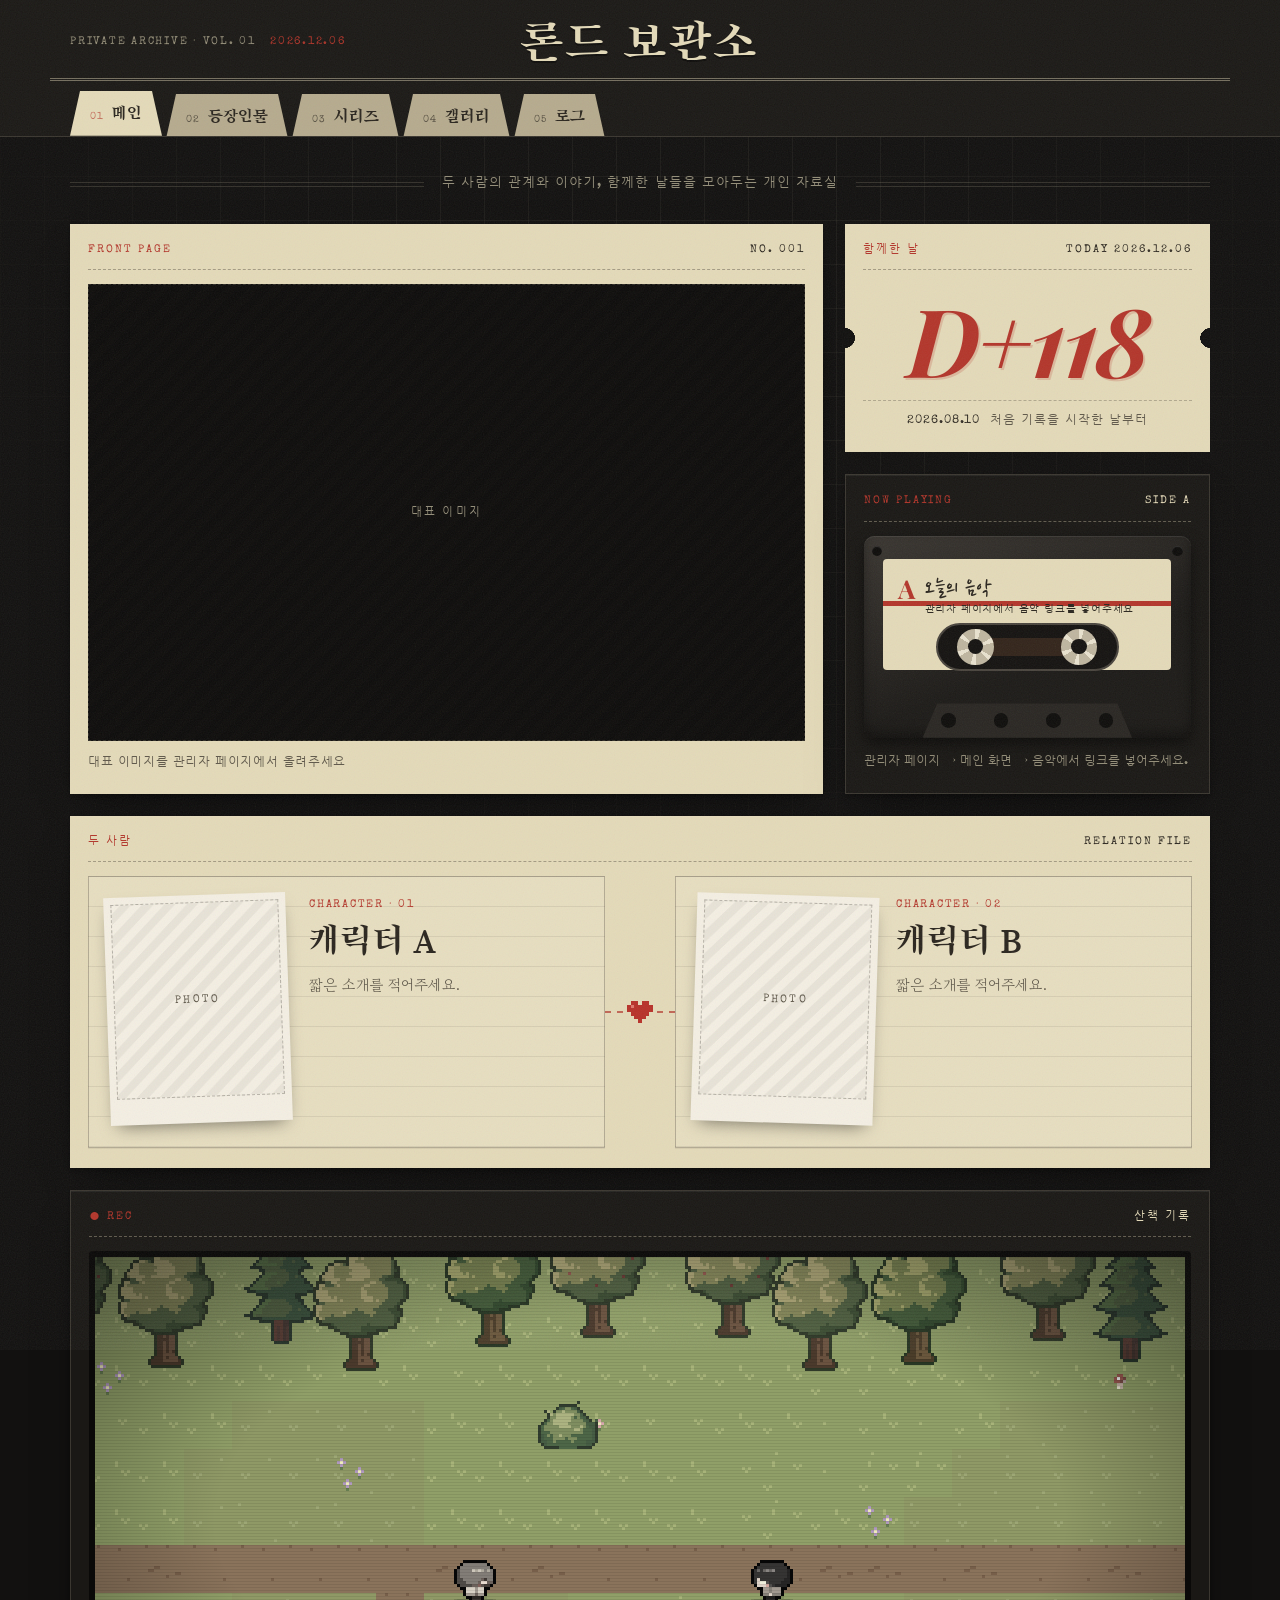
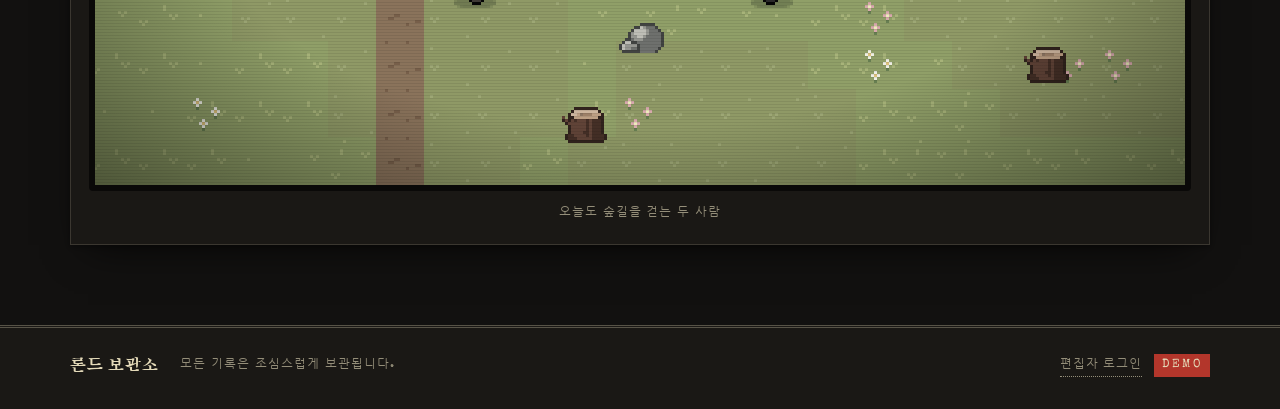
==== index.html @ a0be369e "Add files via upload" ====
<!doctype html>
<html lang="ko">
<head>
  <meta charset="utf-8" />
  <meta name="viewport" content="width=device-width, initial-scale=1" />
  <title>론드 보관소</title>
  <meta name="description" content="두 사람의 기록을 모아두는 개인 자료실" />
  <link rel="icon" href="assets/deco/heart.svg" type="image/svg+xml" />
  <link rel="preconnect" href="https://fonts.googleapis.com" />
  <link rel="preconnect" href="https://fonts.gstatic.com" crossorigin />
  <link rel="stylesheet" href="css/base.css" />
  <link rel="stylesheet" href="css/site.css" />
  <link rel="stylesheet" href="css/admin.css" />
  <!-- ⚙️ 데이터베이스 연결 정보 (README 참고) -->
  <script src="config.js"></script>
</head>
<body>
  <a class="skip-link" href="#main">본문으로 건너뛰기</a>
  <header id="site-header" class="site-header"></header>
  <main id="main" class="site-main" tabindex="-1"></main>
  <footer id="site-footer" class="site-footer"></footer>
  <noscript>이 홈페이지는 자바스크립트가 필요합니다.</noscript>
  <script type="module" src="js/main.js"></script>
</body>
</html>
---- css/base.css ----
/* ─────────────────────────────────────────────────────────────
   base.css — 홈페이지 전체의 기본 모양 (색상 변수, 글꼴, 버튼, 머리글, 바닥글)
   색상/글꼴 값은 관리자 페이지에서 바꾸면 js/core/theme.js 가 아래 변수를 덮어씁니다.
   ───────────────────────────────────────────────────────────── */
:root {
  --c-primary: #1c1a17;
  --c-paper: #e4dab9;
  --c-accent: #b3362b;
  --c-bg: #121110;
  --c-ink: #2b261f;
  --f-title: 'Song Myung', 'Nanum Myeongjo', serif;
  --f-body: 'Gowun Batang', serif;
  --f-label: 'Special Elite', 'Nanum Gothic Coding', 'Courier New', monospace;
  --f-hand: 'Nanum Pen Script', cursive;
  --f-num: 'Playfair Display', 'Bodoni 72', Didot, serif;
  --bg-image: none;
  --bg-overlay: 0.72;

  /* 자동으로 만들어지는 보조 색 */
  --paper-2: color-mix(in srgb, var(--c-paper) 86%, #6b5a3c);
  --paper-3: color-mix(in srgb, var(--c-paper) 70%, #4a3c28);
  --paper-dim: color-mix(in srgb, var(--c-paper) 62%, var(--c-bg));
  --ink-soft: color-mix(in srgb, var(--c-ink) 72%, var(--c-paper));
  --line-dark: color-mix(in srgb, var(--c-paper) 16%, transparent);
  --line-ink: color-mix(in srgb, var(--c-ink) 28%, transparent);
  --accent-soft: color-mix(in srgb, var(--c-accent) 18%, transparent);
  --shadow-paper: 0 1px 0 rgba(255, 255, 255, 0.06) inset, 0 18px 40px -18px rgba(0, 0, 0, 0.75), 0 2px 6px rgba(0, 0, 0, 0.35);
  --radius: 3px;
  --ease: cubic-bezier(0.2, 0.7, 0.2, 1);
  --wrap: 1180px;
}

*, *::before, *::after { box-sizing: border-box; }
html { -webkit-text-size-adjust: 100%; scroll-behavior: smooth; }
body {
  margin: 0;
  min-height: 100vh;
  display: flex;
  flex-direction: column;
  font-family: var(--f-body);
  font-size: 16px;
  line-height: 1.75;
  color: var(--c-paper);
  background-color: var(--c-bg);
  background-image:
    linear-gradient(color-mix(in srgb, var(--c-bg) calc(var(--bg-overlay) * 100%), transparent), color-mix(in srgb, var(--c-bg) calc(var(--bg-overlay) * 100%), transparent)),
    var(--bg-image);
  background-size: cover;
  background-attachment: fixed;
  background-position: center;
  overflow-x: hidden;
}
/* 모눈 격자 배경 */
body::before {
  content: '';
  position: fixed;
  inset: 0;
  pointer-events: none;
  z-index: 0;
  background-image:
    linear-gradient(var(--line-dark) 1px, transparent 1px),
    linear-gradient(90deg, var(--line-dark) 1px, transparent 1px);
  background-size: 44px 44px;
  opacity: 0.35;
  mask-image: radial-gradient(ellipse at 50% 30%, #000 30%, transparent 85%);
}
/* 필름 입자(노이즈) */
body::after {
  content: '';
  position: fixed;
  inset: -50%;
  pointer-events: none;
  z-index: 100;
  opacity: 0.07;
  background-image: url("data:image/svg+xml,%3Csvg xmlns='http://www.w3.org/2000/svg' width='160' height='160'%3E%3Cfilter id='n'%3E%3CfeTurbulence type='fractalNoise' baseFrequency='.85' numOctaves='3' stitchTiles='stitch'/%3E%3C/filter%3E%3Crect width='100%25' height='100%25' filter='url(%23n)'/%3E%3C/svg%3E");
}
body.no-grid::before, body.no-grain::after { display: none; }
body.is-admin::after { display: none; }

.site-header, .site-main, .site-footer { position: relative; z-index: 1; }
.site-main { flex: 1; width: 100%; outline: none; }

img { max-width: 100%; display: block; }
a { color: inherit; }
button, input, select, textarea { font: inherit; color: inherit; }
button { cursor: pointer; }
h1, h2, h3 { font-family: var(--f-title); font-weight: 400; line-height: 1.25; margin: 0; }
p { margin: 0 0 0.9em; }
::selection { background: var(--c-accent); color: var(--c-paper); }
:focus-visible { outline: 2px dashed var(--c-accent); outline-offset: 3px; }

.skip-link { position: absolute; left: -999px; top: 8px; z-index: 999; background: var(--c-paper); color: var(--c-ink); padding: 6px 12px; }
.skip-link:focus { left: 8px; }
.muted { opacity: 0.65; }
.spacer { flex: 1; }
.row { display: flex; align-items: center; gap: 8px; }
.row.wrap { flex-wrap: wrap; }
.row-end { display: flex; justify-content: flex-end; gap: 8px; margin-top: 16px; }
.stack { display: flex; flex-direction: column; gap: 8px; }
.label, .page-kicker { font-family: var(--f-label); font-size: 12px; letter-spacing: 0.18em; text-transform: uppercase; }

/* ───────── 머리글 (신문 제호 느낌) ───────── */
.site-header {
  background: color-mix(in srgb, var(--c-primary) 94%, transparent);
  border-bottom: 1px solid var(--line-dark);
  backdrop-filter: blur(3px);
}
.masthead {
  max-width: var(--wrap);
  margin: 0 auto;
  display: grid;
  grid-template-columns: 1fr auto 1fr;
  align-items: center;
  gap: 16px;
  padding: 18px 20px 12px;
  border-bottom: 3px double color-mix(in srgb, var(--c-paper) 45%, transparent);
}
.mast-title {
  font-family: var(--f-title);
  font-size: clamp(28px, 4.2vw, 48px);
  line-height: 1;
  text-decoration: none;
  letter-spacing: 0.06em;
  color: var(--c-paper);
  text-align: center;
  text-shadow: 0 2px 0 rgba(0, 0, 0, 0.4);
}
.mast-meta { font-family: var(--f-label); font-size: 11px; letter-spacing: 0.16em; text-transform: uppercase; color: var(--paper-dim); display: flex; gap: 14px; align-items: center; }
.mast-right { justify-content: flex-end; }
.mast-date { color: var(--c-accent); }
.head-user { display: flex; gap: 10px; }
.head-link { background: none; border: 0; padding: 0; font: inherit; letter-spacing: inherit; text-transform: inherit; color: var(--paper-dim); text-decoration: none; border-bottom: 1px dotted currentColor; }
.head-link:hover { color: var(--c-paper); }

.site-nav {
  max-width: var(--wrap);
  margin: 0 auto;
  padding: 10px 20px 0;
  display: flex;
  gap: 4px;
  overflow-x: auto;
  scrollbar-width: none;
}
.nav-tab {
  position: relative;
  display: flex;
  align-items: baseline;
  gap: 8px;
  padding: 8px 20px 7px;
  text-decoration: none;
  color: var(--c-ink);
  background: var(--paper-3);
  clip-path: polygon(10px 0, calc(100% - 10px) 0, 100% 100%, 0 100%);
  white-space: nowrap;
  transition: background 0.2s, transform 0.2s var(--ease);
  transform: translateY(3px);
}
.nav-tab:hover { background: var(--paper-2); transform: translateY(0); }
.nav-tab.active { background: var(--c-paper); transform: translateY(0); }
.nav-tab.active .nav-no { color: var(--c-accent); }
.nav-no { font-family: var(--f-label); font-size: 10px; letter-spacing: 0.1em; opacity: 0.7; }
.nav-name { font-family: var(--f-title); font-size: 17px; }
.nav-toggle { display: none; background: none; border: 1px solid var(--line-dark); width: 38px; height: 34px; padding: 8px; flex-direction: column; justify-content: space-between; }
.nav-toggle span { display: block; height: 2px; background: var(--c-paper); }

/* ───────── 바닥글 ───────── */
.site-footer { margin-top: 80px; border-top: 3px double color-mix(in srgb, var(--c-paper) 30%, transparent); background: color-mix(in srgb, var(--c-primary) 90%, transparent); }
.foot-inner { max-width: var(--wrap); margin: 0 auto; padding: 22px 20px 28px; display: flex; flex-wrap: wrap; gap: 8px 22px; align-items: center; font-family: var(--f-label); font-size: 12px; letter-spacing: 0.08em; color: var(--paper-dim); }
.foot-title { font-family: var(--f-title); font-size: 18px; color: var(--c-paper); letter-spacing: 0.04em; }
.foot-line { flex: 1; min-width: 200px; }
.foot-links { display: flex; gap: 12px; align-items: center; }
.foot-links a { text-decoration: none; border-bottom: 1px dotted currentColor; }
.demo-flag { background: var(--c-accent); color: var(--c-paper); padding: 1px 8px; letter-spacing: 0.2em; }

/* ───────── 버튼 ───────── */
.btn {
  display: inline-flex;
  align-items: center;
  justify-content: center;
  gap: 6px;
  min-height: 38px;
  padding: 7px 16px;
  font-family: var(--f-label);
  font-size: 13px;
  letter-spacing: 0.06em;
  color: var(--c-ink);
  background: var(--c-paper);
  border: 1px solid color-mix(in srgb, var(--c-ink) 40%, transparent);
  border-radius: var(--radius);
  text-decoration: none;
  box-shadow: 0 2px 0 color-mix(in srgb, var(--c-ink) 35%, transparent);
  transition: transform 0.12s, box-shadow 0.12s, background 0.2s;
}
.btn:hover { transform: translateY(-1px); box-shadow: 0 3px 0 color-mix(in srgb, var(--c-ink) 35%, transparent); background: color-mix(in srgb, var(--c-paper) 90%, white); }
.btn:active { transform: translateY(1px); box-shadow: 0 1px 0 color-mix(in srgb, var(--c-ink) 35%, transparent); }
.btn:disabled { opacity: 0.55; cursor: wait; transform: none; }
.btn-primary { background: var(--c-accent); color: #fff8ec; border-color: color-mix(in srgb, var(--c-accent) 60%, black); }
.btn-primary:hover { background: color-mix(in srgb, var(--c-accent) 88%, white); }
.btn-danger { background: transparent; color: var(--c-accent); border-color: var(--c-accent); box-shadow: none; }
.btn-danger:hover { background: var(--c-accent); color: #fff8ec; }
.btn-ghost { background: transparent; box-shadow: none; }
.btn-sm { min-height: 30px; padding: 4px 10px; font-size: 12px; }
.btn-icon { background: none; border: 0; width: 30px; height: 30px; display: inline-grid; place-items: center; border-radius: var(--radius); color: inherit; opacity: 0.75; }
.btn-icon:hover { opacity: 1; background: color-mix(in srgb, currentColor 10%, transparent); }
.btn-icon.danger:hover { color: var(--c-accent); }
.chip { font-family: var(--f-label); font-size: 12px; padding: 3px 10px; border-radius: 99px; border: 1px dashed color-mix(in srgb, currentColor 45%, transparent); background: transparent; }
.chip:hover { border-style: solid; color: var(--c-accent); }

/* ───────── 알림 / 로딩 / 팝업 ───────── */
.notice { max-width: 640px; margin: 80px auto; padding: 36px 32px; background: var(--c-paper); color: var(--c-ink); box-shadow: var(--shadow-paper); text-align: center; }
.notice .page-title { color: var(--c-ink); margin: 8px 0 14px; }
.notice-error { border-top: 4px solid var(--c-accent); }
.loading { display: flex; align-items: center; justify-content: center; gap: 12px; padding: 90px 20px; font-family: var(--f-label); letter-spacing: 0.15em; font-size: 12px; color: var(--paper-dim); }
.loading-reel { width: 22px; height: 22px; border-radius: 50%; border: 3px dotted currentColor; animation: spin 1.6s linear infinite; }
@keyframes spin { to { transform: rotate(360deg); } }

.toasts { position: fixed; left: 50%; bottom: 24px; transform: translateX(-50%); z-index: 1000; display: flex; flex-direction: column; gap: 8px; align-items: center; width: min(92vw, 460px); }
.toast { background: var(--c-paper); color: var(--c-ink); padding: 10px 18px; font-size: 14px; box-shadow: var(--shadow-paper); border-left: 4px solid var(--c-ink); animation: toastIn 0.25s var(--ease); transition: opacity 0.4s, transform 0.4s; }
.toast-error { border-left-color: var(--c-accent); }
.toast-success { border-left-color: #5c7a4a; }
.toast.out { opacity: 0; transform: translateY(8px); }
@keyframes toastIn { from { opacity: 0; transform: translateY(10px); } }

.modal-overlay { position: fixed; inset: 0; z-index: 900; background: rgba(8, 7, 6, 0.72); display: grid; place-items: center; padding: 16px; animation: fadeIn 0.18s; }
.modal-overlay.out { opacity: 0; transition: opacity 0.18s; }
.modal { width: min(520px, 100%); max-height: calc(100vh - 32px); overflow: auto; background: var(--c-paper); color: var(--c-ink); box-shadow: var(--shadow-paper); border-radius: var(--radius); }
.modal-wide { width: min(980px, 100%); }
.modal-head { position: sticky; top: 0; z-index: 2; display: flex; justify-content: space-between; align-items: center; padding: 12px 16px; background: var(--c-paper); border-bottom: 1px solid var(--line-ink); }
.modal-title { font-family: var(--f-label); letter-spacing: 0.12em; font-size: 13px; }
.modal-body { padding: 18px; }
.confirm p { margin: 0; white-space: pre-line; }
@keyframes fadeIn { from { opacity: 0; } }

/* ───────── 이미지 자리표시 ───────── */
.img-empty { display: grid; place-items: center; width: 100%; height: 100%; min-height: 80px; background: repeating-linear-gradient(-45deg, color-mix(in srgb, var(--c-ink) 6%, transparent) 0 8px, transparent 8px 16px); border: 1px dashed var(--line-ink); color: var(--ink-soft); font-family: var(--f-label); font-size: 11px; letter-spacing: 0.2em; }
.img-broken { opacity: 0.3; min-height: 60px; background: var(--paper-2); }

/* ───────── 등장 애니메이션 ───────── */
.view { animation: viewIn 0.45s var(--ease); }
@keyframes viewIn { from { opacity: 0; transform: translateY(10px); } }
.reveal { opacity: 0; transform: translateY(18px); transition: opacity 0.7s var(--ease), transform 0.7s var(--ease); }
.reveal.is-in { opacity: 1; transform: none; }
@media (prefers-reduced-motion: reduce) {
  *, *::before, *::after { animation-duration: 0.01ms !important; transition-duration: 0.01ms !important; }
  .reveal { opacity: 1; transform: none; }
}

/* ───────── 모바일 ───────── */
@media (max-width: 760px) {
  .masthead { grid-template-columns: 1fr auto; padding: 12px 16px 10px; }
  .mast-left { display: none; }
  .mast-title { text-align: left; font-size: 28px; }
  .nav-toggle { display: inline-flex; }
  .head-user { display: none; }
  .site-nav { display: none; flex-direction: column; padding: 8px 16px 14px; gap: 6px; }
  .nav-open .site-nav { display: flex; }
  .nav-open .head-user { display: flex; }
  .nav-tab { clip-path: none; transform: none; border-radius: var(--radius); }
  .foot-inner { padding: 18px 16px 24px; }
}
---- css/site.css ----
/* ─────────────────────────────────────────────────────────────
   site.css — 방문자가 보는 페이지들의 모양
   (메인 / 기록철(등장인물) / DVD 선반(시리즈) / 갤러리 / 로그 / 자유 페이지)
   ───────────────────────────────────────────────────────────── */
.wrap { max-width: var(--wrap); margin: 0 auto; padding: 0 20px; }

/* ───────── 페이지 제목 ───────── */
.page-head { padding: 54px 0 34px; position: relative; }
.page-kicker { color: var(--c-accent); display: flex; align-items: center; gap: 14px; }
.page-head .page-kicker::after { content: ''; flex: 1; height: 1px; background: var(--line-dark); }
.page-title { font-size: clamp(34px, 5.4vw, 64px); letter-spacing: 0.02em; margin-top: 10px; color: var(--c-paper); }
.page-desc { font-family: var(--f-label); font-size: 13px; color: var(--paper-dim); margin: 8px 0 0; letter-spacing: 0.04em; }
.page-desc::before { content: "'"; } .page-desc::after { content: "'"; }
.page-head .edit-toggle { position: absolute; right: 0; bottom: 36px; }
.back-link { display: inline-block; margin: 36px 0 18px; font-family: var(--f-label); font-size: 13px; letter-spacing: 0.1em; color: var(--paper-dim); text-decoration: none; }
.back-link:hover { color: var(--c-accent); }
.empty-note { text-align: center; padding: 70px 0; font-family: var(--f-label); color: var(--paper-dim); letter-spacing: 0.08em; }
.label { font-family: var(--f-label); }

/* 종이 한 장 (글 본문 배경) */
.paper-sheet {
  max-width: 860px;
  margin: 0 auto;
  padding: clamp(28px, 5vw, 60px) clamp(20px, 6vw, 72px);
  color: var(--c-ink);
  background-color: var(--c-paper);
  background-image: radial-gradient(ellipse at 20% 0%, rgba(255, 255, 255, 0.22), transparent 60%), radial-gradient(ellipse at 90% 100%, rgba(110, 80, 40, 0.16), transparent 55%);
  box-shadow: var(--shadow-paper);
  position: relative;
}
.paper-sheet a { color: var(--c-accent); }

.edit-fab { position: fixed; right: 20px; bottom: 20px; z-index: 60; background: var(--c-accent); color: #fff8ec; padding: 10px 18px; font-family: var(--f-label); font-size: 13px; letter-spacing: 0.06em; text-decoration: none; box-shadow: 0 8px 24px -8px rgba(0, 0, 0, 0.8); border-radius: 99px; transition: transform 0.2s var(--ease); }
.edit-fab:hover { transform: translateY(-2px); }

/* ───────── 본문 블록 ───────── */
.blocks { font-size: 17px; line-height: 1.95; }
.b-heading { font-size: 26px; margin: 1.6em 0 0.7em; padding-bottom: 8px; border-bottom: 1px solid var(--line-ink); }
.blocks > :first-child { margin-top: 0; }
.b-text { margin: 0 0 1.1em; word-break: keep-all; overflow-wrap: anywhere; }
.b-quote { margin: 1.6em 0; padding: 6px 0 6px 22px; border-left: 3px solid var(--c-accent); font-family: var(--f-hand); font-size: 1.55em; line-height: 1.5; color: var(--ink-soft); }
.b-quote cite { display: block; font-family: var(--f-label); font-size: 12px; font-style: normal; margin-top: 8px; }
.b-divider { text-align: center; margin: 2.2em 0; color: var(--c-accent); letter-spacing: 1em; }
.b-divider span::before, .b-divider span::after { content: '———'; letter-spacing: 0; color: var(--line-ink); margin: 0 14px; }
.b-image { margin: 2em auto; }
.b-image.size-full { width: 100%; } .b-image.size-wide { width: 100%; max-width: none; }
.b-image.size-half { width: 64%; } .b-image.size-small { width: 42%; }
.b-image-inner img { width: 100%; height: auto; }
.b-image figcaption { margin-top: 10px; text-align: center; font-family: var(--f-label); font-size: 12px; letter-spacing: 0.06em; color: var(--ink-soft); }
.frame-photo .b-image-inner { background: #f3eee1; padding: 10px; box-shadow: 0 10px 24px -12px rgba(0, 0, 0, 0.6), 0 1px 3px rgba(0, 0, 0, 0.25); transform: rotate(-0.35deg); }
.frame-polaroid .b-image-inner { background: #f6f2e8; padding: 12px 12px 46px; box-shadow: 0 12px 26px -12px rgba(0, 0, 0, 0.65); transform: rotate(0.6deg); }
.b-pair { display: grid; grid-template-columns: 1fr 1fr; gap: 20px; margin: 2em 0; }
.b-pair .b-image { margin: 0; }

/* ───────── 메인 ───────── */
.home { padding-top: 26px; }
.home-deck { display: flex; align-items: center; gap: 18px; margin: 10px 0 28px; }
.home-deck p { margin: 0; font-family: var(--f-label); font-size: 13px; letter-spacing: 0.08em; color: var(--paper-dim); text-align: center; }
.home-deck .rule { flex: 1; height: 5px; border-top: 1px solid var(--line-dark); border-bottom: 1px solid var(--line-dark); }
.home-grid { display: grid; grid-template-columns: repeat(12, minmax(0, 1fr)); gap: 22px; grid-auto-flow: row dense; }
.size-full { grid-column: span 12; }
.size-l { grid-column: span 8; grid-row: span 2; }
.size-m { grid-column: span 6; grid-row: span 2; }
.size-s { grid-column: span 4; }
.home-card { margin: 0; position: relative; background: var(--c-paper); color: var(--c-ink); padding: 16px 18px 20px; box-shadow: var(--shadow-paper); display: flex; flex-direction: column; min-width: 0; }
.dark-card { background: color-mix(in srgb, var(--c-primary) 92%, black); color: var(--c-paper); border: 1px solid var(--line-dark); }
.card-kicker { display: flex; justify-content: space-between; gap: 10px; font-family: var(--f-label); font-size: 11px; letter-spacing: 0.18em; text-transform: uppercase; padding-bottom: 10px; margin-bottom: 14px; border-bottom: 1px dashed color-mix(in srgb, currentColor 35%, transparent); }
.card-kicker span:first-child { color: var(--c-accent); }

/* 대표 이미지 */
.hero-photo { flex: 1; min-height: 300px; position: relative; background: #0d0c0b; overflow: hidden; }
.hero-photo img, .hero-photo .img-empty { position: absolute; inset: 0; width: 100%; height: 100%; object-fit: cover; }
.hero-photo img { filter: sepia(0.12) saturate(0.9); }
.hero-photo .img-empty { color: var(--paper-dim); border-color: var(--line-dark); }
.hero-caption { margin-top: 12px; font-family: var(--f-label); font-size: 12px; letter-spacing: 0.05em; color: var(--ink-soft); }

/* D-Day (표 모양) */
.ticket { --hole: 10px; -webkit-mask: radial-gradient(circle var(--hole) at 0 50%, transparent 98%, #000) left / 51% 100% no-repeat, radial-gradient(circle var(--hole) at 100% 50%, transparent 98%, #000) right / 51% 100% no-repeat; mask: radial-gradient(circle var(--hole) at 0 50%, transparent 98%, #000) left / 51% 100% no-repeat, radial-gradient(circle var(--hole) at 100% 50%, transparent 98%, #000) right / 51% 100% no-repeat; }
.dday { justify-content: space-between; text-align: center; }
.dday-num { font-family: var(--f-num); font-style: italic; font-weight: 700; font-size: clamp(64px, 7.4vw, 104px); line-height: 1; color: var(--c-accent); letter-spacing: -0.02em; padding: 8px 0 14px; text-shadow: 2px 2px 0 color-mix(in srgb, var(--c-accent) 20%, transparent); }
.dday-since { display: flex; justify-content: center; gap: 10px; flex-wrap: wrap; font-family: var(--f-label); font-size: 12px; letter-spacing: 0.08em; color: var(--ink-soft); border-top: 1px dashed var(--line-ink); padding-top: 10px; }
.dday-date { color: var(--c-ink); }

/* 카세트 음악 플레이어 */
.music { display: flex; flex-direction: column; gap: 14px; }
.cassette { position: relative; aspect-ratio: 1.62; border-radius: 10px; padding: 7% 6% 0; background: linear-gradient(160deg, #3a3631, #1d1b18 60%); box-shadow: inset 0 1px 0 rgba(255, 255, 255, 0.08), inset 0 -6px 12px rgba(0, 0, 0, 0.4), 0 6px 14px rgba(0, 0, 0, 0.5); }
.cassette::before, .cassette::after { content: ''; position: absolute; top: 5%; width: 3.2%; aspect-ratio: 1; border-radius: 50%; background: #0e0d0b; box-shadow: inset 0 1px 1px rgba(255, 255, 255, 0.15); }
.cassette::before { left: 2.5%; } .cassette::after { right: 2.5%; }
.cassette-label { position: relative; height: 62%; border-radius: 4px; padding: 6% 5% 0; background: var(--c-paper); color: var(--c-ink); display: grid; grid-template-columns: auto 1fr; grid-template-rows: auto auto 1fr; column-gap: 10px; background-image: linear-gradient(transparent 38%, var(--c-accent) 38%, var(--c-accent) 42%, transparent 42%); }
.cassette-side { grid-row: span 2; font-family: var(--f-num); font-weight: 700; font-size: 26px; line-height: 1; color: var(--c-accent); }
.cassette-title { font-family: var(--f-hand); font-size: clamp(18px, 2vw, 24px); line-height: 1.1; white-space: nowrap; overflow: hidden; text-overflow: ellipsis; }
.cassette-artist { font-family: var(--f-label); font-size: 10px; letter-spacing: 0.08em; white-space: nowrap; overflow: hidden; text-overflow: ellipsis; }
.cassette-window { position: absolute; left: 22%; right: 22%; top: 43%; height: 24%; border-radius: 99px; background: #151311; border: 2px solid #4a453e; display: flex; align-items: center; justify-content: space-between; padding: 0 6%; overflow: hidden; }
.cassette-tape { position: absolute; left: 30%; right: 30%; top: 30%; bottom: 30%; background: #3b2a1e; opacity: 0.8; }
.reel { position: relative; z-index: 1; height: 82%; aspect-ratio: 1; border-radius: 50%; background: repeating-conic-gradient(#e9e2cf 0 16deg, #bfb6a0 16deg 60deg); display: grid; place-items: center; }
.reel-hub { width: 42%; aspect-ratio: 1; border-radius: 50%; background: #151311; }
.music.playing .reel { animation: spin 2.4s linear infinite; }
.cassette-bottom { position: absolute; left: 18%; right: 18%; bottom: 0; height: 17%; background: #2a2723; clip-path: polygon(7% 0, 93% 0, 100% 100%, 0 100%); display: flex; justify-content: space-around; align-items: center; }
.cassette-bottom span { width: 7%; aspect-ratio: 1; border-radius: 50%; background: #0f0e0c; }
.music-controls { display: flex; align-items: center; gap: 12px; }
.music-btn { flex: none; width: 44px; height: 44px; border-radius: 50%; border: 0; background: var(--c-accent); color: #fff8ec; font-size: 15px; display: grid; place-items: center; box-shadow: 0 3px 0 color-mix(in srgb, var(--c-accent) 50%, black); transition: transform 0.15s; }
.music-btn:hover { transform: scale(1.06); }
.music-bar { flex: 1; accent-color: var(--c-accent); min-width: 0; }
.music-time { font-family: var(--f-label); font-size: 11px; letter-spacing: 0.08em; color: var(--paper-dim); white-space: nowrap; }
.music-empty { font-family: var(--f-label); font-size: 12px; color: var(--paper-dim); margin: 0; }
.music-embed iframe { width: 100%; border: 0; display: block; }
.embed-youtube iframe { aspect-ratio: 16 / 9; }
.embed-spotify iframe { height: 152px; border-radius: 10px; }
.embed-soundcloud iframe { height: 120px; }

/* 두 캐릭터 */
.duo-row { display: grid; grid-template-columns: 1fr 70px 1fr; align-items: stretch; }
.duo-card { position: relative; display: grid; grid-template-columns: minmax(110px, 38%) 1fr; grid-template-rows: auto auto 1fr; column-gap: 20px; padding: 18px 18px 24px; background: color-mix(in srgb, var(--c-paper) 90%, white); border: 1px solid var(--line-ink); box-shadow: 0 1px 0 rgba(0, 0, 0, 0.06); background-image: repeating-linear-gradient(transparent 0 29px, color-mix(in srgb, var(--c-ink) 9%, transparent) 29px 30px); }
.duo-tag { grid-column: 2; font-family: var(--f-label); font-size: 11px; letter-spacing: 0.16em; color: var(--c-accent); }
.duo-photo { grid-row: 1 / span 3; aspect-ratio: 4 / 5; background: #f4efe3; padding: 7px 7px 26px; box-shadow: 0 8px 18px -8px rgba(0, 0, 0, 0.55); transform: rotate(-2deg); }
.duo-card.right .duo-photo { transform: rotate(1.8deg); }
.duo-photo img, .duo-photo .img-empty { width: 100%; height: 100%; object-fit: cover; }
.duo-name { grid-column: 2; font-size: clamp(26px, 3vw, 36px); margin: 4px 0 8px; }
.duo-bio { grid-column: 2; font-size: 15px; line-height: 1.8; margin: 0; color: var(--ink-soft); padding-right: 70px; }
.duo-sd { position: absolute; right: 8px; bottom: 6px; width: 92px; height: 92px; display: flex; align-items: flex-end; justify-content: flex-end; pointer-events: none; }
.duo-sd img { max-width: 100%; max-height: 100%; object-fit: contain; filter: drop-shadow(0 3px 2px rgba(0, 0, 0, 0.3)); animation: sdBob 3.2s ease-in-out infinite; }
.duo-card.right .duo-sd img { animation-delay: -1.6s; }
@keyframes sdBob { 50% { transform: translateY(-5px); } }
.duo-link { display: flex; align-items: center; justify-content: center; gap: 4px; }
.duo-thread { flex: 1; height: 0; border-top: 2px dashed var(--c-accent); opacity: 0.7; }
.duo-heart { width: 26px; image-rendering: pixelated; animation: beat 1.8s ease-in-out infinite; }
@keyframes beat { 0%, 60%, 100% { transform: scale(1); } 20% { transform: scale(1.18); } 40% { transform: scale(0.96); } }

/* 캐릭터 공간 */
.stage-frame { position: relative; overflow: hidden; border: 6px solid #0a0908; border-radius: 4px; background: #33422a; box-shadow: inset 0 0 0 1px rgba(255, 255, 255, 0.06); }
.stage-host { display: flex; justify-content: center; overflow: hidden; line-height: 0; }
.stage-canvas { image-rendering: pixelated; image-rendering: crisp-edges; flex: none; }
.stage-host.vintage .stage-canvas { filter: sepia(0.3) saturate(0.7) contrast(0.95) brightness(0.96); }
.stage-host.vintage::after { content: ''; position: absolute; inset: 0; pointer-events: none; background: repeating-linear-gradient(rgba(0, 0, 0, 0.08) 0 1px, transparent 1px 3px), radial-gradient(ellipse at center, transparent 55%, rgba(0, 0, 0, 0.45)); }
.stage-caption { margin: 12px 0 0; font-family: var(--f-label); font-size: 12px; letter-spacing: 0.08em; color: var(--paper-dim); text-align: center; }
.rec { animation: blink 1.6s steps(1) infinite; }
@keyframes blink { 50% { opacity: 0.25; } }

.note-text { font-size: 17px; line-height: 1.95; column-width: 320px; column-gap: 40px; column-rule: 1px solid var(--line-ink); }
.note-text > span::first-letter { font-family: var(--f-title); font-size: 3.4em; float: left; line-height: 0.9; margin: 6px 10px 0 0; color: var(--c-accent); }

/* ───────── 기록철 (등장인물) ───────── */
.folder {
  position: relative;
  margin-top: 30px;
  padding: clamp(28px, 5vw, 56px) clamp(14px, 4vw, 48px);
  border-radius: 4px 10px 10px 10px;
  background-color: #9c7446;
  background-image: url("data:image/svg+xml,%3Csvg xmlns='http://www.w3.org/2000/svg' width='220' height='220'%3E%3Cfilter id='n'%3E%3CfeTurbulence type='fractalNoise' baseFrequency='.7' numOctaves='3'/%3E%3CfeColorMatrix values='0 0 0 0 .25 0 0 0 0 .16 0 0 0 0 .06 0 0 0 .35 0'/%3E%3C/filter%3E%3Crect width='100%25' height='100%25' filter='url(%23n)'/%3E%3C/svg%3E"), linear-gradient(170deg, rgba(255, 230, 190, 0.18), rgba(0, 0, 0, 0.18));
  box-shadow: 0 30px 60px -30px #000, inset 0 0 0 1px rgba(255, 255, 255, 0.08), inset 0 -30px 60px -40px rgba(0, 0, 0, 0.5);
}
.folder-tab { position: absolute; left: 0; top: -30px; height: 31px; padding: 6px 34px 0 22px; background: #9c7446; clip-path: polygon(0 0, calc(100% - 22px) 0, 100% 100%, 0 100%); border-radius: 4px 0 0 0; font-family: var(--f-label); font-size: 12px; letter-spacing: 0.14em; color: #2a1d10; }
.folder-board { display: grid; grid-template-columns: repeat(2, minmax(0, 1fr)); gap: clamp(26px, 4vw, 48px); align-items: start; }
.folder-empty { grid-column: 1 / -1; text-align: center; font-family: var(--f-label); color: #2a1d10; padding: 40px 0; }
.paper { position: relative; transform: rotate(var(--tilt, 0deg)); filter: drop-shadow(0 16px 18px rgba(30, 18, 6, 0.45)) drop-shadow(0 2px 2px rgba(0, 0, 0, 0.3)); transition: transform 0.4s var(--ease); }
.paper.reveal { opacity: 0; transform: perspective(1100px) rotateX(24deg) rotate(var(--tilt, 0deg)) translateY(30px); transform-origin: 50% 0; transition: opacity 0.8s var(--ease), transform 0.9s var(--ease); }
.paper.reveal.is-in { opacity: 1; transform: rotate(var(--tilt, 0deg)); }
.paper-surface { position: absolute; inset: 0; container-type: inline-size; background-color: var(--c-paper); background-size: 100% 100%; color: var(--c-ink); overflow: hidden; }
.paper.editing .paper-surface { overflow: visible; }
.el { position: absolute; }
.el-text { font-size: calc(var(--s, 3) * 1cqw); line-height: 1.45; word-break: keep-all; overflow-wrap: anywhere; }
.el-image img, .el-image .img-empty { width: 100%; height: 100%; object-fit: cover; pointer-events: none; user-select: none; }
.el-image.fit-contain img { object-fit: contain; }
.el-image.frame-none.fit-contain img { filter: drop-shadow(0 2px 2px rgba(0, 0, 0, 0.25)); }
.el-image.frame-photo { background: #f3eee2; padding: 1.4cqw; box-shadow: 0 1.6cqw 3cqw -1.4cqw rgba(0, 0, 0, 0.7); }
.el-image.frame-polaroid { background: #f6f2e8; padding: 1.3cqw 1.3cqw 5cqw; box-shadow: 0 1.6cqw 3cqw -1.4cqw rgba(0, 0, 0, 0.7); }
.el-image.frame-tape { background: #f3eee2; padding: 1cqw; box-shadow: 0 1.2cqw 2.4cqw -1.2cqw rgba(0, 0, 0, 0.6); }
.el-image.frame-tape::before { content: ''; position: absolute; left: 50%; top: -2.2cqw; width: 42%; height: 5cqw; transform: translateX(-50%) rotate(-3deg); background: url('../assets/deco/tape.svg') center / 100% 100% no-repeat; z-index: 1; }
/* 편집 모드 */
.paper.editing { transform: none; }
.paper.editing .el { cursor: move; touch-action: none; }
.paper.editing .el:hover { outline: 1px dashed color-mix(in srgb, var(--c-accent) 70%, transparent); outline-offset: 2px; }
.paper.editing .el.selected { outline: 2px solid var(--c-accent); outline-offset: 2px; }
.paper.editing .el-text { min-height: 1em; }
.handle { display: none; position: absolute; width: 16px; height: 16px; background: var(--c-accent); border: 2px solid #fff8ec; border-radius: 50%; z-index: 5; touch-action: none; }
.el.selected .handle { display: block; }
.handle-resize { right: -10px; bottom: -10px; cursor: nwse-resize; border-radius: 2px; }
.handle-rotate { left: 50%; top: -30px; margin-left: -8px; cursor: grab; }
.handle-rotate::after { content: ''; position: absolute; left: 5px; top: 14px; width: 2px; height: 14px; background: var(--c-accent); }
.paper.paper-selected { outline: 3px solid var(--c-accent); outline-offset: 6px; }
.paper-bar { position: absolute; left: 0; right: 0; top: -40px; display: flex; align-items: center; gap: 2px; padding: 2px 8px; background: #2a1d10; color: #f1e6c9; font-family: var(--f-label); font-size: 12px; border-radius: 4px; }
.paper-bar span { flex: 1; overflow: hidden; text-overflow: ellipsis; white-space: nowrap; }
.papers-page .folder-board:has(.editing) { padding-top: 34px; }
.paper-toolbar { display: none; position: sticky; top: 0; z-index: 50; align-items: center; gap: 10px; padding: 10px 14px; margin-bottom: 14px; background: color-mix(in srgb, var(--c-primary) 96%, black); border: 1px solid var(--line-dark); color: var(--c-paper); flex-wrap: wrap; }
.paper-toolbar.show { display: flex; }
.paper-toolbar .label { font-size: 12px; letter-spacing: 0.06em; color: var(--paper-dim); }
.inspector { display: none; position: fixed; right: 16px; top: 90px; z-index: 70; width: 310px; max-height: calc(100vh - 110px); overflow: auto; padding: 14px; background: var(--c-paper); color: var(--c-ink); box-shadow: 0 20px 50px -10px rgba(0, 0, 0, 0.8); border-top: 4px solid var(--c-accent); flex-direction: column; gap: 12px; }
.inspector.show { display: flex; }
.insp-head { display: flex; justify-content: space-between; align-items: center; font-family: var(--f-label); letter-spacing: 0.08em; }
.insp-actions { display: flex; flex-wrap: wrap; gap: 6px; }
.inspector input[type='range'] { width: 100%; accent-color: var(--c-accent); }
.paper-swatches { display: flex; gap: 8px; flex-wrap: wrap; }
.paper-swatch { width: 54px; height: 70px; border: 2px solid transparent; background-size: cover; border-radius: 2px; box-shadow: 0 2px 5px rgba(0, 0, 0, 0.3); }
.paper-swatch.on { border-color: var(--c-accent); }

/* ───────── DVD 선반 (시리즈) ───────── */
.shelf-wrap { position: relative; overflow-x: auto; overflow-y: hidden; padding: 20px 0 0; scrollbar-width: thin; scrollbar-color: var(--c-accent) transparent; }
.shelf { display: flex; align-items: flex-end; gap: 5px; padding: 0 24px; min-height: 380px; width: max-content; min-width: 100%; }
.dvd { display: flex; height: calc(var(--h, 350) * 1px); text-decoration: none; flex: none; position: relative; outline: none; }
.dvd-spine { position: relative; z-index: 2; width: 54px; height: 100%; padding: 16px 0 14px; display: flex; flex-direction: column; align-items: center; gap: 12px; color: var(--label); background: linear-gradient(90deg, rgba(0, 0, 0, 0.35), rgba(255, 255, 255, 0.12) 18%, rgba(255, 255, 255, 0) 40%, rgba(0, 0, 0, 0.25)), var(--spine); border-radius: 2px; box-shadow: inset 0 0 0 1px rgba(0, 0, 0, 0.35), 2px 0 4px rgba(0, 0, 0, 0.4); transition: transform 0.35s var(--ease); }
.spine-no { font-family: var(--f-label); font-size: 11px; opacity: 0.8; }
.spine-title { flex: 1; writing-mode: vertical-rl; text-orientation: upright; font-family: var(--f-title); font-size: 21px; letter-spacing: 0.08em; white-space: nowrap; overflow: hidden; text-overflow: ellipsis; }
.spine-sub { writing-mode: vertical-rl; font-family: var(--f-label); font-size: 10px; letter-spacing: 0.2em; opacity: 0.75; max-height: 110px; overflow: hidden; }
.spine-logo { font-family: var(--f-label); font-size: 9px; font-weight: 700; padding: 2px 4px; border: 1px solid currentColor; }
.dvd-open { position: relative; width: 0; height: 100%; overflow: hidden; transition: width 0.55s var(--ease); }
.dvd-cover { position: relative; z-index: 2; width: 244px; height: 100%; background: var(--spine); overflow: hidden; box-shadow: inset 6px 0 0 rgba(0, 0, 0, 0.35), inset 7px 0 0 rgba(255, 255, 255, 0.12); }
.dvd-cover img { width: 100%; height: 100%; object-fit: cover; }
.cover-type { position: absolute; inset: 0; padding: 26px 22px 22px 30px; display: flex; flex-direction: column; color: var(--label); background-image: radial-gradient(ellipse at 30% 20%, rgba(255, 255, 255, 0.14), transparent 60%), repeating-linear-gradient(0deg, rgba(0, 0, 0, 0.06) 0 2px, transparent 2px 4px); }
.cover-sub { font-family: var(--f-label); font-size: 11px; letter-spacing: 0.3em; }
.cover-title { flex: 1; display: flex; align-items: center; font-family: var(--f-title); font-size: 40px; line-height: 1.1; word-break: keep-all; }
.cover-year { font-family: var(--f-num); font-style: italic; font-size: 22px; border-top: 1px solid currentColor; padding-top: 8px; }
.cover-shine { position: absolute; inset: 0; pointer-events: none; background: linear-gradient(115deg, rgba(255, 255, 255, 0.18), transparent 30%, transparent 70%, rgba(255, 255, 255, 0.08)); }
.dvd-disc { position: absolute; z-index: 1; top: 50%; left: 30px; width: 216px; aspect-ratio: 1; margin-top: -108px; border-radius: 50%; background: radial-gradient(circle, transparent 17%, #cfccc4 17.5%, #f1eee8 22%, #bdb8ad 23%, #e8e4db 40%, #c9c4b8 70%, #9f9a8f 71%, #d9d4ca 72%), conic-gradient(from 20deg, rgba(255, 120, 120, 0.25), rgba(255, 240, 150, 0.25), rgba(120, 255, 200, 0.22), rgba(120, 160, 255, 0.25), rgba(255, 120, 220, 0.22), rgba(255, 120, 120, 0.25)); background-blend-mode: overlay; box-shadow: 0 4px 10px rgba(0, 0, 0, 0.5); transition: transform 0.7s var(--ease) 0.08s; display: grid; place-items: center; }
.disc-label { position: absolute; width: 58%; aspect-ratio: 1; border-radius: 50%; background: var(--spine) center / cover; box-shadow: inset 0 0 0 3px rgba(0, 0, 0, 0.18); }
.disc-hole { position: relative; width: 13%; aspect-ratio: 1; border-radius: 50%; background: var(--c-bg); box-shadow: 0 0 0 5px rgba(255, 255, 255, 0.5); }
.dvd:hover .dvd-open, .dvd:focus-visible .dvd-open, .dvd.open .dvd-open { width: 360px; }
.dvd:hover .dvd-disc, .dvd:focus-visible .dvd-disc, .dvd.open .dvd-disc { transform: translateX(118px) rotate(120deg); }
.dvd:hover .dvd-spine, .dvd:focus-visible .dvd-spine, .dvd.open .dvd-spine { transform: translateY(-8px); }
.dvd:focus-visible .dvd-spine { outline: 2px dashed var(--c-accent); outline-offset: 3px; }
.shelf-board { height: 18px; margin: 0 0 0; background: linear-gradient(#2b2520, #15120f); box-shadow: 0 16px 24px -10px #000, inset 0 1px 0 rgba(255, 255, 255, 0.1); border-radius: 2px; position: sticky; left: 0; }
.shelf-info { min-height: 150px; text-align: center; padding: 30px 20px 0; max-width: 640px; margin: 0 auto; }
.shelf-no { font-size: 11px; letter-spacing: 0.2em; color: var(--c-accent); }
.shelf-title { font-size: clamp(28px, 4vw, 42px); margin: 6px 0 2px; }
.shelf-year { font-size: 12px; letter-spacing: 0.2em; color: var(--paper-dim); }
.shelf-summary { margin: 12px 0 0; color: var(--paper-dim); }
/* 시리즈 상세 */
.sd-head { display: grid; grid-template-columns: 260px 1fr; gap: clamp(24px, 6vw, 80px); align-items: center; margin-bottom: 48px; }
.sd-case { position: relative; height: 370px; }
.sd-case .dvd-cover.big { width: 100%; height: 100%; }
.sd-case .dvd-cover.big .cover-title { font-size: 44px; }
.sd-disc { left: auto; right: -80px; width: 230px; margin-top: -115px; animation: discOut 1.1s var(--ease) 0.3s both; }
@keyframes discOut { from { transform: translateX(-90px) rotate(-60deg); } }
.sd-meta .page-title { margin: 10px 0 16px; }
.sd-summary { font-size: 17px; color: var(--paper-dim); max-width: 520px; }

/* ───────── 갤러리 ───────── */
.index-tabs { display: flex; gap: 4px; flex-wrap: wrap; margin-bottom: 34px; border-bottom: 2px solid var(--c-paper); position: sticky; top: 0; z-index: 20; padding-top: 10px; background: linear-gradient(var(--c-bg) 70%, transparent); }
.index-tab { padding: 8px 20px 6px; font-family: var(--f-label); font-size: 13px; letter-spacing: 0.06em; text-decoration: none; background: var(--paper-3); color: var(--c-ink); border-radius: 6px 6px 0 0; transition: background 0.2s, padding 0.2s; }
.index-tab:hover { background: var(--paper-2); }
.index-tab.active { background: var(--c-paper); color: var(--c-accent); padding-top: 11px; }
.feed { max-width: 780px; margin: 0 auto; display: flex; flex-direction: column; gap: 46px; }
.feed-item { margin: 0; }
.feed-meta { display: flex; justify-content: space-between; font-family: var(--f-label); font-size: 11px; letter-spacing: 0.18em; color: var(--paper-dim); margin-bottom: 8px; }
.feed-img { display: block; width: 100%; padding: 16px 30px; border: 0; background-color: #0b0a09; background-image: radial-gradient(circle at 50% 50%, #3b3630 3px, transparent 3.5px), radial-gradient(circle at 50% 50%, #3b3630 3px, transparent 3.5px); background-size: 16px 18px, 16px 18px; background-position: 7px 0, calc(100% - 7px) 0; background-repeat: repeat-y; cursor: zoom-in; box-shadow: var(--shadow-paper); }
.feed-img img { width: 100%; height: auto; transition: filter 0.4s; filter: sepia(0.06); }
.feed-img:hover img { filter: none; }
.feed-caption { margin-top: 10px; font-family: var(--f-label); font-size: 13px; color: var(--paper-dim); text-align: center; }
.lightbox { position: fixed; inset: 0; z-index: 950; background: rgba(6, 5, 4, 0.94); display: grid; place-items: center; padding: 50px 60px; animation: fadeIn 0.2s; }
.lb-pic img { max-width: min(92vw, 1400px); max-height: 84vh; object-fit: contain; box-shadow: 0 20px 60px #000; }
.lb-cap { position: absolute; bottom: 14px; left: 0; right: 0; text-align: center; font-family: var(--f-label); font-size: 12px; color: var(--paper-dim); margin: 0; }
.lb-btn { position: absolute; background: none; border: 0; color: var(--c-paper); font-size: 40px; width: 56px; height: 56px; opacity: 0.7; }
.lb-btn:hover { opacity: 1; color: var(--c-accent); }
.lb-close { top: 8px; right: 10px; font-size: 26px; } .lb-prev { left: 6px; top: 50%; margin-top: -28px; } .lb-next { right: 6px; top: 50%; margin-top: -28px; }

/* ───────── 로그 ───────── */
.log-list { list-style: none; margin: 0 auto; padding: 0; max-width: 900px; display: flex; flex-direction: column; gap: 22px; }
.log-card { display: grid; grid-template-columns: 200px 1fr; gap: 26px; padding: 18px; color: var(--c-ink); text-decoration: none; background-color: var(--c-paper); background-image: linear-gradient(var(--c-accent), var(--c-accent)), repeating-linear-gradient(transparent 0 27px, color-mix(in srgb, #4a6a80 18%, transparent) 27px 28px); background-size: 100% 3px, 100% 100%; background-repeat: no-repeat, repeat; box-shadow: var(--shadow-paper); transition: transform 0.3s var(--ease), box-shadow 0.3s; }
.log-card:hover { transform: translateY(-3px) rotate(-0.3deg); }
.log-thumb { aspect-ratio: 4 / 3; background: #f3eee2; padding: 6px; box-shadow: 0 6px 14px -6px rgba(0, 0, 0, 0.5); transform: rotate(-1.5deg); }
.log-thumb img, .log-thumb .img-empty { width: 100%; height: 100%; object-fit: cover; }
.log-text { display: flex; flex-direction: column; min-width: 0; }
.log-no { font-size: 11px; letter-spacing: 0.14em; color: var(--c-accent); }
.log-title { font-size: clamp(22px, 2.6vw, 30px); margin: 8px 0; }
.log-excerpt { color: var(--ink-soft); margin: 0 0 10px; overflow: hidden; display: -webkit-box; -webkit-line-clamp: 2; -webkit-box-orient: vertical; }
.log-more { margin-top: auto; font-size: 12px; letter-spacing: 0.1em; }
.post-head { text-align: center; margin-bottom: 34px; }
.post-head .page-kicker { justify-content: center; }
.post-title { font-size: clamp(30px, 4.6vw, 50px); margin: 12px 0 18px; }
.post-rule { display: block; height: 6px; border-top: 1px solid var(--c-ink); border-bottom: 1px solid var(--c-ink); opacity: 0.4; }
.custom-cover { max-width: 860px; margin: 0 auto 30px; }

/* ───────── 로그인 ───────── */
.login-card { text-align: left; }
.login-card .page-title { font-size: 40px; }
.login-card form { margin-top: 18px; }
.code-box { margin-top: 18px; padding-top: 14px; border-top: 1px dashed var(--line-ink); }

/* ───────── 반응형 (태블릿·휴대폰) ───────── */
@media (max-width: 980px) {
  .size-l, .size-m { grid-column: span 12; grid-row: auto; }
  .size-s { grid-column: span 6; }
  .hero-photo { min-height: 0; aspect-ratio: 4 / 3; flex: none; }
  .duo-row { grid-template-columns: 1fr; gap: 0; }
  .duo-link { height: 44px; flex-direction: column; }
  .duo-thread { width: 0; height: auto; border-top: 0; border-left: 2px dashed var(--c-accent); }
  .inspector { left: 0; right: 0; top: auto; bottom: 0; width: auto; max-height: 55vh; border-radius: 12px 12px 0 0; }
}
@media (max-width: 760px) {
  .wrap { padding: 0 14px; }
  .page-head { padding: 36px 0 22px; }
  .page-head .edit-toggle { position: static; margin-top: 14px; }
  .home-grid { gap: 16px; }
  .size-s { grid-column: span 12; }
  .duo-card { grid-template-columns: 110px 1fr; column-gap: 14px; padding: 14px 14px 20px; }
  .duo-bio { padding-right: 0; margin-bottom: 70px; }
  .duo-sd { width: 76px; height: 76px; }
  .folder-board { grid-template-columns: 1fr; }
  .shelf { min-height: 320px; padding: 0 14px; }
  .dvd { height: calc(var(--h, 350) * 0.86px); }
  .dvd-spine { width: 46px; }
  .spine-title { font-size: 18px; }
  .dvd-cover { width: 200px; }
  .dvd-disc { width: 180px; margin-top: -90px; }
  .dvd.open .dvd-open { width: 300px; }
  .dvd.open .dvd-disc { transform: translateX(96px) rotate(120deg); }
  .sd-head { grid-template-columns: 1fr; }
  .sd-case { width: 220px; height: 312px; }
  .sd-disc { width: 190px; margin-top: -95px; right: -70px; }
  .feed-img { padding: 10px 22px; background-size: 12px 14px, 12px 14px; background-position: 5px 0, calc(100% - 5px) 0; }
  .log-card { grid-template-columns: 100px 1fr; gap: 14px; padding: 14px; }
  .b-image.size-half, .b-image.size-small { width: 100%; }
  .b-pair { grid-template-columns: 1fr; }
  .lightbox { padding: 50px 10px; }
  .edit-fab { right: 12px; bottom: 12px; }
}
---- css/admin.css ----
/* ─────────────────────────────────────────────────────────────
   admin.css — 관리자 페이지와 입력 칸(폼)의 모양
   ───────────────────────────────────────────────────────────── */
.admin { display: grid; grid-template-columns: 250px minmax(0, 1fr); min-height: calc(100vh - 140px); max-width: 1400px; margin: 0 auto; }
.admin-side { background: color-mix(in srgb, var(--c-primary) 96%, black); border-right: 1px solid var(--line-dark); padding: 20px 0; position: sticky; top: 0; align-self: start; max-height: 100vh; overflow: auto; }
.side-user { padding: 0 20px 16px; margin-bottom: 8px; border-bottom: 1px dashed var(--line-dark); display: flex; flex-direction: column; gap: 4px; }
.side-user .label { font-size: 11px; letter-spacing: 0.2em; color: var(--c-accent); }
.side-email { font-size: 13px; color: var(--paper-dim); word-break: break-all; }
.side-user .demo-flag { align-self: flex-start; font-family: var(--f-label); font-size: 10px; }
.side-nav { display: flex; flex-direction: column; }
.side-group { padding: 16px 20px 6px; font-family: var(--f-label); font-size: 10px; letter-spacing: 0.24em; color: var(--paper-dim); opacity: 0.7; }
.side-link { display: flex; gap: 8px; align-items: baseline; padding: 8px 20px; color: var(--c-paper); text-decoration: none; font-size: 15px; border: 0; background: none; text-align: left; border-left: 3px solid transparent; }
.side-link:hover { background: rgba(255, 255, 255, 0.04); }
.side-link.active { border-left-color: var(--c-accent); background: rgba(255, 255, 255, 0.06); }
.side-type { font-family: var(--f-label); font-size: 10px; color: var(--paper-dim); min-width: 38px; }
.side-out { color: var(--paper-dim); font-size: 13px; }
.admin-content { background: color-mix(in srgb, var(--c-paper) 94%, white); color: var(--c-ink); padding: 28px clamp(16px, 3vw, 40px) 120px; min-width: 0; font-size: 15px; line-height: 1.6; }
.admin-title { font-size: 34px; margin: 0 0 6px; }
.admin-title-row { display: flex; align-items: center; gap: 12px; flex-wrap: wrap; margin-bottom: 12px; }
.admin-title-row .admin-title { margin: 0; }
.admin-lead { color: var(--ink-soft); margin: 0 0 20px; }
.admin-foot { margin-top: 30px; font-size: 13px; color: var(--ink-soft); }
.admin-foot a { color: var(--c-accent); }
.admin-note { padding: 14px 16px; margin: 0 0 20px; background: color-mix(in srgb, var(--c-accent) 8%, var(--c-paper)); border-left: 4px solid var(--c-accent); font-size: 14px; }
.admin-note.warn { background: color-mix(in srgb, #c49a2c 16%, var(--c-paper)); border-left-color: #b8871e; }
.back-admin { display: inline-block; margin-bottom: 10px; font-family: var(--f-label); font-size: 12px; color: var(--ink-soft); text-decoration: none; }
code { font-family: var(--f-label); background: color-mix(in srgb, var(--c-ink) 8%, transparent); padding: 1px 6px; border-radius: 3px; font-size: 0.9em; word-break: break-all; }

.dash-grid { display: grid; grid-template-columns: repeat(auto-fill, minmax(220px, 1fr)); gap: 14px; }
.dash-card { display: flex; flex-direction: column; gap: 6px; padding: 16px 18px; background: var(--c-paper); border: 1px solid var(--line-ink); text-decoration: none; box-shadow: 0 2px 0 var(--line-ink); transition: transform 0.15s, box-shadow 0.15s; }
.dash-card:hover { transform: translateY(-2px); box-shadow: 0 5px 0 var(--line-ink); }
.dash-card b { font-family: var(--f-title); font-weight: 400; font-size: 21px; }
.dash-card span { font-size: 13px; color: var(--ink-soft); }

/* ───────── 저장 막대 ───────── */
.save-bar { position: sticky; top: 0; z-index: 30; display: flex; align-items: center; gap: 10px; padding: 10px 14px; margin: 0 0 18px; background: var(--c-paper); border: 1px solid var(--line-ink); box-shadow: 0 6px 14px -10px rgba(0, 0, 0, 0.5); }
.save-bar.dirty { border-color: var(--c-accent); }
.save-state { font-family: var(--f-label); font-size: 12px; letter-spacing: 0.04em; }
.save-bar.dirty .save-state { color: var(--c-accent); }
.sticky-save { position: sticky; bottom: 0; z-index: 30; padding: 12px 0; background: linear-gradient(transparent, color-mix(in srgb, var(--c-paper) 94%, white) 35%); }

/* ───────── 입력 칸 ───────── */
.admin-form { display: flex; flex-direction: column; gap: 18px; }
.group { border: 1px solid var(--line-ink); padding: 16px 18px 18px; margin: 0 0 18px; background: color-mix(in srgb, var(--c-paper) 70%, white); display: flex; flex-direction: column; gap: 14px; min-width: 0; }
.group legend { font-family: var(--f-label); font-size: 12px; letter-spacing: 0.14em; padding: 2px 10px; background: var(--c-ink); color: var(--c-paper); }
.field { display: flex; flex-direction: column; gap: 5px; min-width: 0; flex: 1; }
.field-label { font-family: var(--f-label); font-size: 12px; letter-spacing: 0.05em; color: var(--ink-soft); }
.field-help { font-size: 12px; color: var(--ink-soft); margin: 0; }
.input { width: 100%; min-height: 38px; padding: 7px 10px; background: #fffdf6; color: #221e18; border: 1px solid color-mix(in srgb, var(--c-ink) 30%, transparent); border-radius: var(--radius); font-size: 15px; }
.input:focus { outline: 2px solid color-mix(in srgb, var(--c-accent) 55%, transparent); outline-offset: 0; border-color: var(--c-accent); }
.textarea { resize: vertical; line-height: 1.7; min-height: 70px; }
select.input { width: auto; max-width: 100%; }
.input-num { width: 110px; }
.row .input { flex: 1; }
.row select.input { flex: none; }
.two-col { display: grid; grid-template-columns: 1fr 1fr; gap: 14px; }
.sub-card { padding: 14px; border: 1px dashed var(--line-ink); display: flex; flex-direction: column; gap: 12px; min-width: 0; }
.more summary { cursor: pointer; font-family: var(--f-label); font-size: 13px; padding: 6px 0; }
.more[open] summary { margin-bottom: 10px; }
.more > .field { margin-bottom: 14px; }

.toggle { display: inline-flex; align-items: center; gap: 8px; cursor: pointer; font-size: 14px; user-select: none; }
.toggle input { position: absolute; opacity: 0; pointer-events: none; }
.toggle-track { position: relative; width: 38px; height: 22px; border-radius: 99px; background: color-mix(in srgb, var(--c-ink) 25%, transparent); transition: background 0.2s; flex: none; }
.toggle-track::after { content: ''; position: absolute; left: 3px; top: 3px; width: 16px; height: 16px; border-radius: 50%; background: #fffdf6; transition: transform 0.2s var(--ease); box-shadow: 0 1px 2px rgba(0, 0, 0, 0.3); }
.toggle input:checked + .toggle-track { background: var(--c-accent); }
.toggle input:checked + .toggle-track::after { transform: translateX(16px); }
.toggle input:focus-visible + .toggle-track { outline: 2px dashed var(--c-accent); outline-offset: 2px; }

.color-grid { display: grid; grid-template-columns: repeat(auto-fill, minmax(230px, 1fr)); gap: 14px; }
.color-swatch { width: 46px; height: 38px; padding: 2px; border: 1px solid var(--line-ink); border-radius: var(--radius); background: #fffdf6; cursor: pointer; flex: none; }
.input-hex { font-family: var(--f-label); width: 110px; flex: none !important; }
.preset-row { display: flex; flex-wrap: wrap; gap: 10px; }
.preset { display: flex; align-items: center; gap: 8px; padding: 6px 12px 6px 6px; border: 1px solid var(--line-ink); background: #fffdf6; border-radius: 99px; font-size: 13px; }
.preset:hover { border-color: var(--c-accent); }
.preset-sw { display: flex; }
.preset-sw i { width: 16px; height: 22px; display: block; }
.preset-sw i:first-child { border-radius: 99px 0 0 99px; } .preset-sw i:last-child { border-radius: 0 99px 99px 0; }
.font-sample { font-size: 22px; line-height: 1.2; }

/* 이미지 입력 */
.img-field-body { display: flex; gap: 14px; align-items: flex-start; }
.img-field-preview { flex: none; width: 170px; height: 120px; background: #fffdf6; border: 1px solid var(--line-ink); display: grid; place-items: center; overflow: hidden; }
.img-field-preview.small { width: 110px; height: 90px; }
.img-field-preview img { width: 100%; height: 100%; object-fit: contain; }
.img-field-preview.pixel img { image-rendering: pixelated; }
.img-field-preview .muted { font-size: 12px; }
.img-field-side { display: flex; flex-direction: column; gap: 6px; min-width: 0; }
.thumb-list { display: flex; flex-wrap: wrap; gap: 8px; }
.thumb { position: relative; width: 60px; height: 60px; border: 1px solid var(--line-ink); background: #fffdf6 repeating-conic-gradient(#eee8d8 0 25%, transparent 0 50%) 0 0 / 12px 12px; display: grid; place-items: center; }
.thumb img { max-width: 80%; max-height: 80%; }
.thumb-list.pixel img { image-rendering: pixelated; width: 48px; height: 48px; object-fit: contain; }
.thumb-x { position: absolute; top: -8px; right: -8px; width: 20px; height: 20px; border-radius: 50%; border: 0; background: var(--c-accent); color: #fff; font-size: 10px; display: none; }
.thumb:hover .thumb-x, .thumb:focus-within .thumb-x { display: block; }
.thumb-add { font-size: 22px; background: transparent; border-style: dashed; color: var(--ink-soft); }
.thumb-add:hover { color: var(--c-accent); border-color: var(--c-accent); }

/* 순서 바꾸기 목록 */
.sort-list { display: flex; flex-direction: column; gap: 8px; }
.sort-row { display: flex; align-items: center; gap: 12px; padding: 10px 12px; background: #fffdf6; border: 1px solid var(--line-ink); flex-wrap: wrap; }
.sort-row.off, .page-row.off { opacity: 0.6; }
.sort-row.active { border-color: var(--c-accent); box-shadow: inset 3px 0 0 var(--c-accent); }
.sort-row > .input { flex: 1; min-width: 140px; }
.sort-name { flex: 1; min-width: 140px; }
.drag-handle { cursor: grab; touch-action: none; user-select: none; font-size: 18px; line-height: 1; padding: 6px 4px; color: var(--ink-soft); letter-spacing: -3px; }
.dragging { z-index: 50; position: relative; box-shadow: 0 16px 30px -8px rgba(0, 0, 0, 0.45); opacity: 0.95; cursor: grabbing; }
.is-sorting { user-select: none; }
.page-row { display: flex; align-items: center; gap: 12px; padding: 10px 12px; background: #fffdf6; border: 1px solid var(--line-ink); flex-wrap: wrap; }
.page-row-main { flex: 1; min-width: 200px; display: flex; flex-direction: column; gap: 6px; }
.input-title { font-family: var(--f-title); font-size: 19px; }
.page-row-meta { display: flex; gap: 10px; align-items: center; font-size: 12px; flex-wrap: wrap; }
.slug { display: flex; align-items: center; gap: 2px; font-family: var(--f-label); }
.input-slug { width: 150px; min-height: 28px; padding: 2px 6px; font-family: var(--f-label); font-size: 12px; }
.type-badge { font-family: var(--f-label); font-size: 11px; padding: 2px 8px; border: 1px solid currentColor; border-radius: 99px; color: var(--c-accent); white-space: nowrap; }
.mini-spine { width: 30px; height: 52px; writing-mode: vertical-rl; font-size: 11px; display: grid; place-items: center; overflow: hidden; border-radius: 2px; }
.mini-cover { width: 52px; height: 52px; flex: none; overflow: hidden; border: 1px solid var(--line-ink); }
.mini-cover img, .mini-cover .img-empty { width: 100%; height: 100%; object-fit: cover; min-height: 0; }
.paper-thumb { width: 42px; height: 56px; background: var(--c-paper) center / cover; box-shadow: 0 2px 4px rgba(0, 0, 0, 0.3); flex: none; }

/* 블록 편집기 */
.block-editor { display: flex; flex-direction: column; gap: 8px; }
.block-list { display: flex; flex-direction: column; gap: 8px; }
.block-card { background: #fffdf6; border: 1px solid var(--line-ink); padding: 10px 12px 6px; display: flex; flex-direction: column; gap: 8px; }
.block-card-head { display: flex; align-items: center; gap: 6px; }
.block-type { font-family: var(--f-label); font-size: 11px; letter-spacing: 0.12em; color: var(--c-accent); }
.block-adder { display: flex; flex-wrap: wrap; align-items: center; gap: 6px; padding: 4px 0; opacity: 0.55; transition: opacity 0.2s; }
.block-adder:hover, .block-adder:focus-within { opacity: 1; }
.adder-plus { font-family: var(--f-label); color: var(--c-accent); }
.pair-edit { display: grid; grid-template-columns: 1fr 1fr; gap: 12px; }
.post-editor { display: flex; flex-direction: column; gap: 14px; }
.post-title-input { font-family: var(--f-title); font-size: 30px; min-height: 58px; }

/* 갤러리 관리 */
.dropzone { display: grid; place-items: center; min-height: 110px; padding: 20px; text-align: center; border: 2px dashed color-mix(in srgb, var(--c-ink) 35%, transparent); background: #fffdf6; cursor: pointer; font-family: var(--f-label); font-size: 13px; color: var(--ink-soft); transition: border-color 0.2s, background 0.2s; }
.dropzone:hover, .dropzone.over { border-color: var(--c-accent); color: var(--c-accent); background: color-mix(in srgb, var(--c-accent) 6%, #fffdf6); }
.img-grid { display: grid; grid-template-columns: repeat(auto-fill, minmax(170px, 1fr)); gap: 12px; }
.img-card { background: #fffdf6; border: 1px solid var(--line-ink); padding: 8px; display: flex; flex-direction: column; gap: 6px; }
.img-card-pic { height: 140px; overflow: hidden; background: #111; letter-spacing: 0; padding: 0; }
.img-card-pic img { width: 100%; height: 100%; object-fit: cover; pointer-events: none; }
.img-card .input { min-height: 32px; font-size: 13px; }
.img-card select.input { max-width: 110px; min-height: 30px; font-size: 12px; padding: 2px 4px; }

/* 보관함 */
.media-grid { display: grid; grid-template-columns: repeat(auto-fill, minmax(120px, 1fr)); gap: 10px; }
.media-toolbar { margin-bottom: 14px; }
.media-tile { position: relative; aspect-ratio: 1; border: 1px solid var(--line-ink); background: #fffdf6 repeating-conic-gradient(#eee8d8 0 25%, transparent 0 50%) 0 0 / 14px 14px; padding: 6px; display: grid; place-items: center; overflow: hidden; }
.media-tile:hover { outline: 2px solid var(--c-accent); }
.media-tile img { max-width: 100%; max-height: 100%; object-fit: contain; }
.media-name { font-size: 11px; overflow: hidden; text-overflow: ellipsis; white-space: nowrap; display: block; max-width: 100%; }
.media-tile .media-name { position: absolute; left: 0; right: 0; bottom: 0; background: rgba(255, 253, 246, 0.9); padding: 1px 4px; }
.media-sep { grid-column: 1 / -1; font-family: var(--f-label); font-size: 12px; letter-spacing: 0.1em; color: var(--ink-soft); border-top: 1px dashed var(--line-ink); padding-top: 10px; margin-top: 6px; }
.admin-media { grid-template-columns: repeat(auto-fill, minmax(180px, 1fr)); }
.media-card { background: #fffdf6; border: 1px solid var(--line-ink); padding: 8px; display: flex; flex-direction: column; gap: 6px; min-width: 0; }
.media-card-pic { height: 130px; display: grid; place-items: center; background: repeating-conic-gradient(#eee8d8 0 25%, transparent 0 50%) 0 0 / 14px 14px; overflow: hidden; }
.media-card-pic img { max-width: 100%; max-height: 100%; object-fit: contain; }
.media-card-meta { display: flex; flex-direction: column; font-size: 12px; min-width: 0; }

/* 시리즈 편집 미리보기 */
.series-edit-top { display: grid; grid-template-columns: minmax(0, 1fr) 330px; gap: 20px; align-items: start; }
.series-preview { position: sticky; top: 70px; padding: 20px; background: var(--c-bg); display: flex; justify-content: center; overflow: hidden; }
.series-preview .dvd.static .dvd-open { width: 244px; }
.series-preview .dvd { height: 300px; }
.series-preview .dvd-cover { width: 210px; }

/* ───────── 관리자 반응형 ───────── */
@media (max-width: 900px) {
  .admin { grid-template-columns: 1fr; }
  .admin-side { position: static; max-height: none; padding: 10px 0; border-right: 0; border-bottom: 1px solid var(--line-dark); }
  .side-user { flex-direction: row; flex-wrap: wrap; align-items: center; padding-bottom: 10px; }
  .side-nav { flex-direction: row; overflow-x: auto; padding: 0 10px; scrollbar-width: none; }
  .side-group { display: none; }
  .side-link { white-space: nowrap; padding: 8px 12px; border-left: 0; border-bottom: 3px solid transparent; font-size: 14px; }
  .side-link.active { border-bottom-color: var(--c-accent); }
  .side-type { display: none; }
  .series-edit-top { grid-template-columns: 1fr; }
  .series-preview { position: static; }
}
@media (max-width: 640px) {
  .admin-content { padding: 20px 12px 100px; }
  .admin-title { font-size: 28px; }
  .two-col, .pair-edit { grid-template-columns: 1fr; }
  .img-field-body { flex-direction: column; }
  .img-field-preview { width: 100%; height: 150px; }
  .group { padding: 12px; }
  .sort-row, .page-row { gap: 8px; }
  .page-row .toggle { order: 3; }
  .img-grid { grid-template-columns: repeat(2, minmax(0, 1fr)); }
}
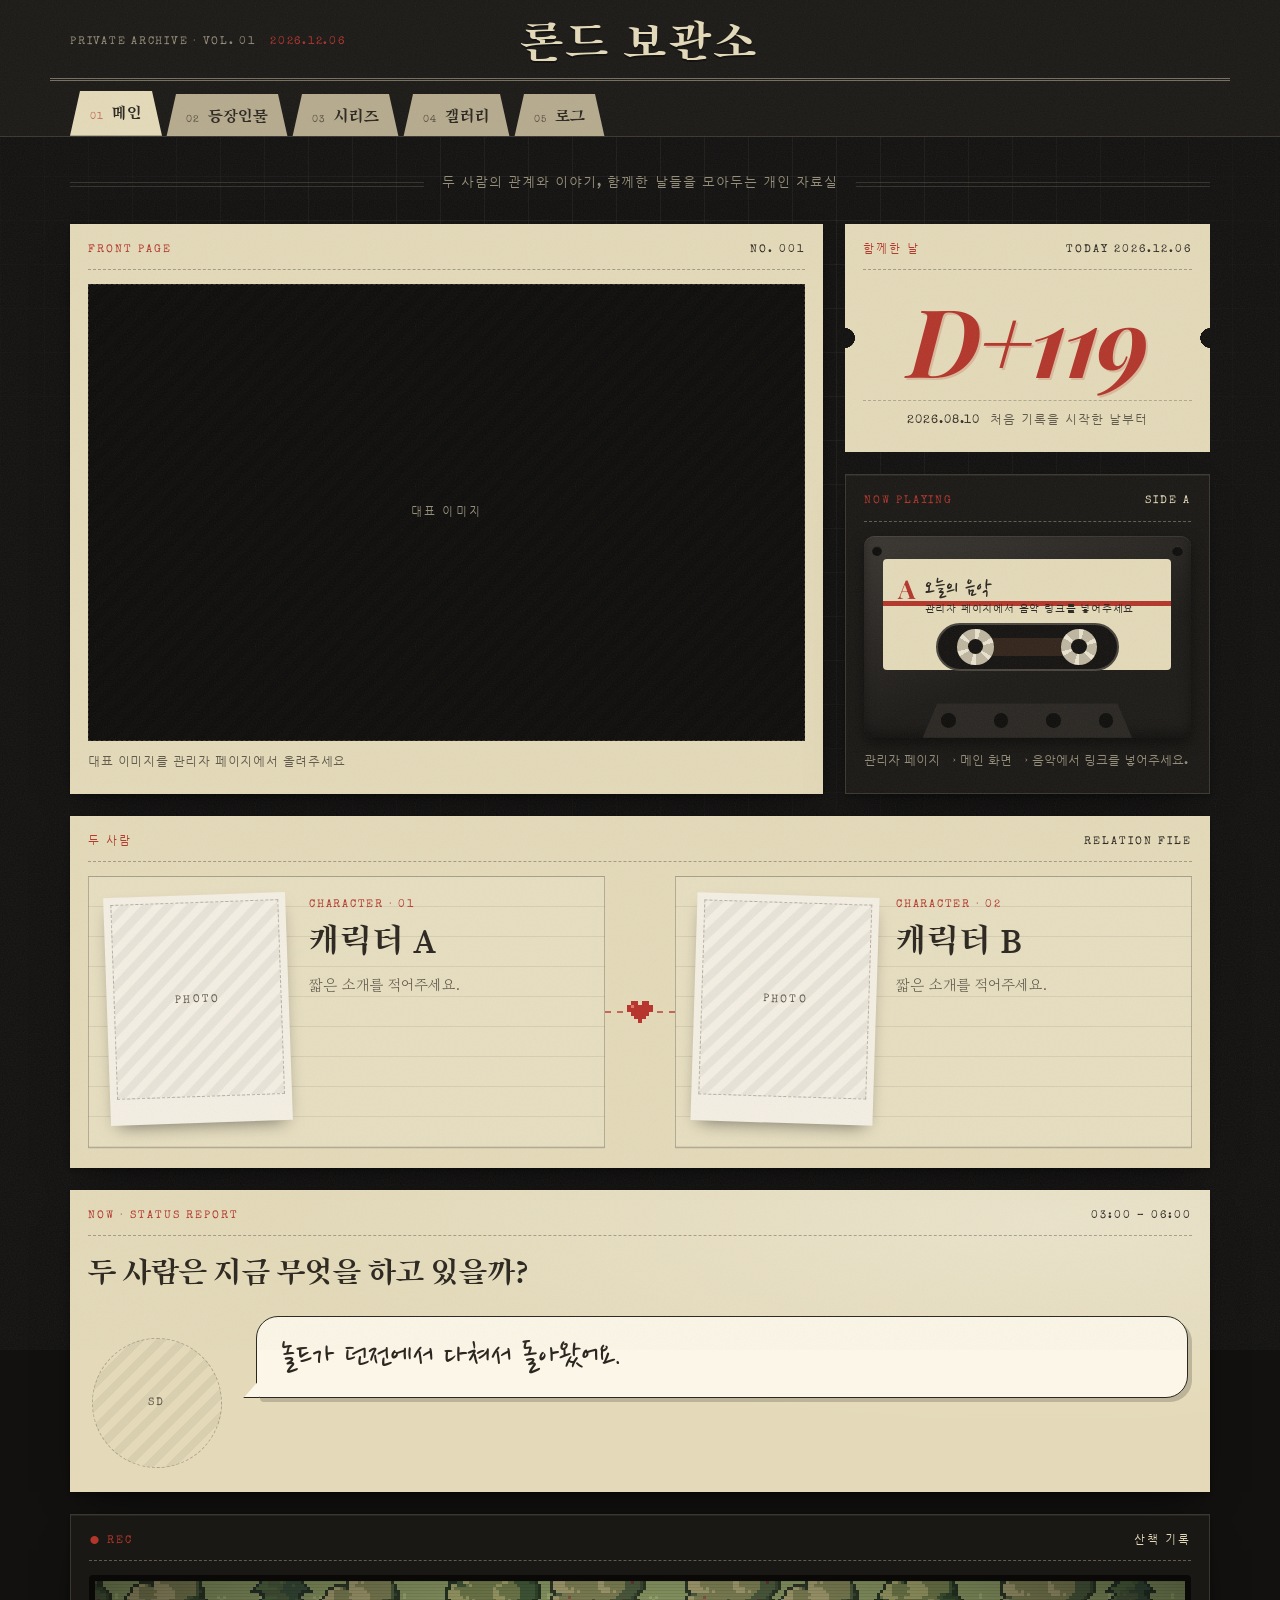
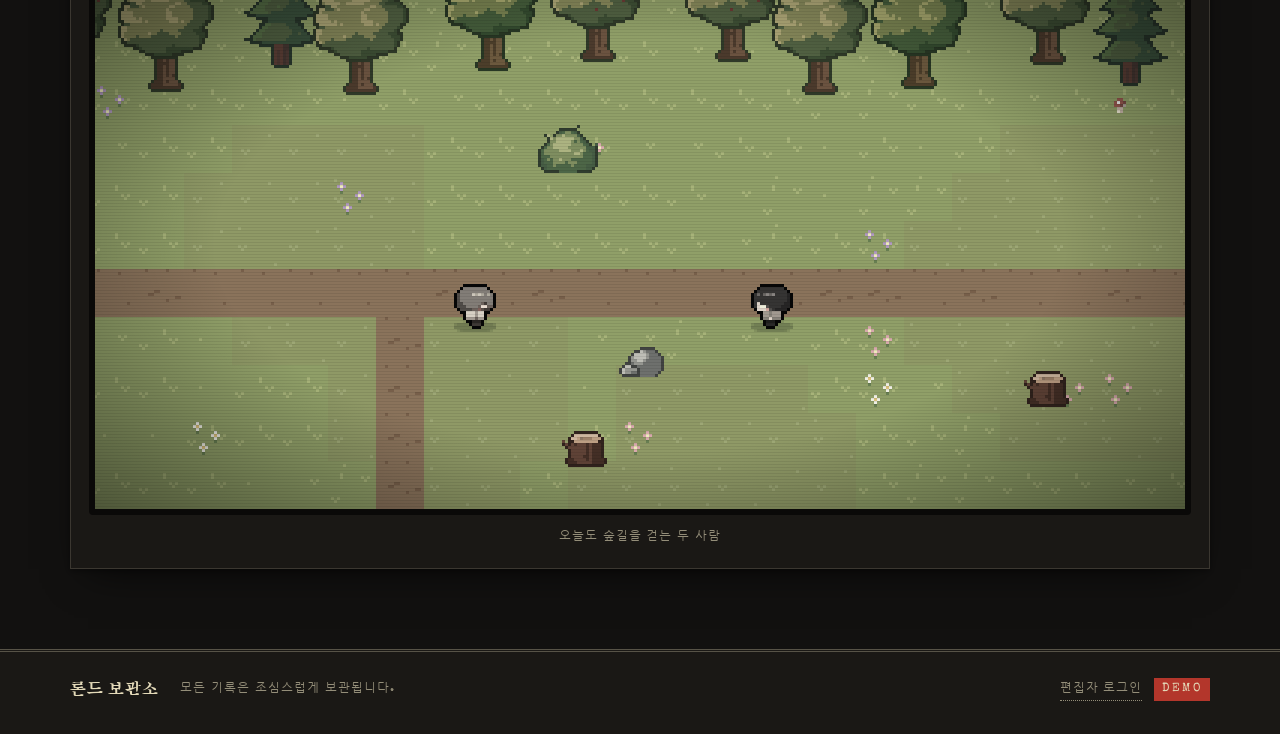
==== commit 049ee745: "Add files via upload" ====
--- a/index.html
+++ b/index.html
@@ -5,7 +5,8 @@
   <meta name="viewport" content="width=device-width, initial-scale=1" />
   <title>론드 보관소</title>
   <meta name="description" content="두 사람의 기록을 모아두는 개인 자료실" />
-  <link rel="icon" href="assets/deco/heart.svg" type="image/svg+xml" />
+  <link rel="icon" id="favicon" href="assets/favicon.png" type="image/png" />
+  <link rel="apple-touch-icon" href="assets/favicon-180.png" />
   <link rel="preconnect" href="https://fonts.googleapis.com" />
   <link rel="preconnect" href="https://fonts.gstatic.com" crossorigin />
   <link rel="stylesheet" href="css/base.css" />
--- a/css/site.css
+++ b/css/site.css
@@ -273,6 +273,8 @@
 .login-card { text-align: left; }
 .login-card .page-title { font-size: 40px; }
 .login-card form { margin-top: 18px; }
+.pw-box { margin-top: 18px; padding-top: 14px; border-top: 1px dashed var(--line-ink); }
+.pw-box summary { cursor: pointer; font-family: var(--f-label); font-size: 13px; margin-bottom: 8px; }
 .code-box { margin-top: 18px; padding-top: 14px; border-top: 1px dashed var(--line-ink); }
 
 /* ───────── 반응형 (태블릿·휴대폰) ───────── */
@@ -313,3 +315,66 @@
   .lightbox { padding: 50px 10px; }
   .edit-fab { right: 12px; bottom: 12px; }
 }
+
+/* ───────── 음악 켜기/끄기 (모든 방문자) ───────── */
+.music-toggle { display: inline-flex; align-items: center; gap: 7px; padding: 4px 11px 4px 9px; border: 1px solid var(--line-dark); border-radius: 99px; background: transparent; color: var(--paper-dim); font-family: var(--f-label); font-size: 11px; letter-spacing: 0.08em; transition: color 0.2s, border-color 0.2s, background 0.2s; }
+.music-toggle:hover { color: var(--c-paper); border-color: var(--c-paper); }
+.music-toggle.on { color: var(--c-paper); border-color: var(--c-accent); background: color-mix(in srgb, var(--c-accent) 22%, transparent); }
+.music-toggle[hidden] { display: none; }
+.mt-icon { font-size: 13px; }
+.mt-eq { display: none; align-items: flex-end; gap: 2px; height: 10px; }
+.mt-eq i { width: 2px; background: var(--c-accent); animation: eq 0.9s ease-in-out infinite; }
+.mt-eq i:nth-child(2) { animation-delay: -0.3s; } .mt-eq i:nth-child(3) { animation-delay: -0.6s; }
+.music-toggle.on .mt-eq { display: inline-flex; }
+.music-toggle.on .mt-icon { display: none; }
+@keyframes eq { 0%, 100% { height: 3px; } 50% { height: 10px; } }
+.music-power { display: inline-flex; align-items: center; gap: 9px; min-height: 40px; padding: 6px 18px 6px 12px; border-radius: 99px; border: 1px solid var(--line-dark); background: color-mix(in srgb, var(--c-paper) 10%, transparent); color: var(--c-paper); font-family: var(--f-label); font-size: 13px; letter-spacing: 0.06em; transition: background 0.2s, border-color 0.2s; }
+.music-power:hover { border-color: var(--c-paper); }
+.music-power.on { background: var(--c-accent); border-color: var(--c-accent); color: #fff8ec; }
+.power-dot { width: 10px; height: 10px; border-radius: 50%; background: var(--paper-dim); box-shadow: inset 0 0 0 2px rgba(0, 0, 0, 0.3); }
+.music-power.on .power-dot { background: #fff8ec; box-shadow: 0 0 6px #fff8ec; }
+.music-sub { gap: 8px; }
+.music-vol { width: 80px; accent-color: var(--c-accent); }
+.music-vol-label { font-size: 12px; opacity: 0.7; }
+.music-dock { position: fixed; left: 16px; bottom: 16px; z-index: 80; width: min(320px, calc(100vw - 32px)); background: color-mix(in srgb, var(--c-primary) 96%, black); border: 1px solid var(--line-dark); box-shadow: 0 16px 40px -10px #000; border-radius: 6px; overflow: hidden; animation: toastIn 0.25s var(--ease); }
+.music-dock[hidden] { display: none; }
+.dock-head { display: flex; align-items: center; gap: 8px; padding: 7px 10px; font-family: var(--f-label); font-size: 12px; color: var(--c-paper); }
+.dock-title { flex: 1; overflow: hidden; text-overflow: ellipsis; white-space: nowrap; }
+.dock-off { border: 1px solid var(--c-accent); background: var(--c-accent); color: #fff8ec; font-family: var(--f-label); font-size: 11px; padding: 2px 10px; border-radius: 99px; }
+.dock-frame iframe { display: block; width: 100%; border: 0; }
+.dock-frame.embed-youtube iframe { aspect-ratio: 16 / 9; }
+.dock-frame.embed-spotify iframe { height: 152px; }
+.dock-frame.embed-soundcloud iframe { height: 120px; }
+
+/* ───────── 두 사람은 지금 무엇을 하고 있을까? ───────── */
+.now-card { overflow: hidden; background-image: radial-gradient(ellipse at 85% 10%, rgba(255, 255, 255, 0.25), transparent 55%); }
+.now-title { font-size: clamp(22px, 2.8vw, 32px); margin: 2px 0 18px; }
+.now-body { display: flex; align-items: flex-end; gap: clamp(14px, 3vw, 34px); padding: 6px 4px 4px; }
+.now-sd { flex: none; display: flex; align-items: flex-end; gap: 4px; min-height: 120px; }
+.now-sd img { height: clamp(110px, 16vw, 170px); width: auto; max-width: 220px; object-fit: contain; filter: drop-shadow(0 6px 4px rgba(0, 0, 0, 0.25)); animation: sdBob 3.4s ease-in-out infinite; }
+.now-sd.two img:nth-child(2) { animation-delay: -1.7s; margin-left: -10px; }
+.now-sd .img-empty { width: 130px; height: 130px; border-radius: 50%; }
+.now-bubble { position: relative; flex: 1; margin-bottom: clamp(30px, 6vw, 70px); padding: 18px 24px; background: #fbf6e7; border: 1.5px solid var(--c-ink); border-radius: 22px 22px 22px 4px; box-shadow: 4px 4px 0 color-mix(in srgb, var(--c-ink) 22%, transparent); }
+.now-bubble::before { content: ''; position: absolute; left: -14px; bottom: -1.5px; width: 16px; height: 18px; background: #fbf6e7; border-left: 1.5px solid var(--c-ink); border-bottom: 1.5px solid var(--c-ink); clip-path: polygon(0 100%, 100% 0, 100% 100%); }
+.now-text { word-break: keep-all; margin: 0; font-family: var(--f-hand); font-size: clamp(24px, 3.2vw, 34px); line-height: 1.3; color: var(--c-ink); }
+.now-text.pop { animation: nowPop 0.6s var(--ease); }
+@keyframes nowPop { from { opacity: 0; transform: translateY(8px) scale(0.98); } }
+@media (max-width: 760px) {
+  .mt-text { display: none; }
+  .music-toggle { padding: 6px 9px; }
+  .now-body { flex-direction: column; align-items: flex-start; }
+  .now-bubble { margin: 0 0 4px; width: 100%; border-radius: 4px 22px 22px 22px; }
+  .now-bubble::before { left: 22px; top: -14px; bottom: auto; width: 18px; height: 15px; border-left: 1.5px solid var(--c-ink); border-bottom: 0; border-top: 0; clip-path: polygon(0 0, 100% 100%, 0 100%); }
+  .music-dock { left: 8px; bottom: 8px; }
+}
+
+/* ───────── 갤러리: 한 줄에 3장, 정사각형 격자 ───────── */
+.grid3 { display: grid; grid-template-columns: repeat(3, minmax(0, 1fr)); gap: 6px; max-width: 960px; margin: 0 auto; }
+.grid3-item { position: relative; display: block; aspect-ratio: 1 / 1; padding: 0; border: 0; overflow: hidden; background: #0b0a09; cursor: zoom-in; animation: gridIn 0.5s var(--ease) both; animation-delay: var(--d, 0ms); }
+.grid3-item img, .grid3-item .img-empty { width: 100%; height: 100%; object-fit: cover; display: block; transition: transform 0.5s var(--ease), filter 0.4s; filter: sepia(0.08); }
+.grid3-item:hover img, .grid3-item:focus-visible img { transform: scale(1.04); filter: none; }
+.grid3-cap { position: absolute; left: 0; right: 0; bottom: 0; padding: 18px 10px 8px; font-family: var(--f-label); font-size: 12px; letter-spacing: 0.04em; color: #fff8ec; text-align: left; background: linear-gradient(transparent, rgba(0, 0, 0, 0.7)); opacity: 0; transform: translateY(6px); transition: opacity 0.25s, transform 0.25s; }
+.grid3-item:hover .grid3-cap, .grid3-item:focus-visible .grid3-cap { opacity: 1; transform: none; }
+.grid3-item:focus-visible { outline: 2px dashed var(--c-accent); outline-offset: 2px; }
+@keyframes gridIn { from { opacity: 0; transform: scale(0.97); } }
+@media (max-width: 760px) { .grid3 { gap: 3px; } .grid3-cap { display: none; } }
--- a/css/admin.css
+++ b/css/admin.css
@@ -186,3 +186,6 @@
   .page-row .toggle { order: 3; }
   .img-grid { grid-template-columns: repeat(2, minmax(0, 1fr)); }
 }
+.phrase-list { display: flex; flex-direction: column; gap: 6px; }
+.phrase-row { display: flex; align-items: center; gap: 8px; }
+.phrase-no { font-family: var(--f-label); font-size: 11px; color: var(--ink-soft); width: 20px; }
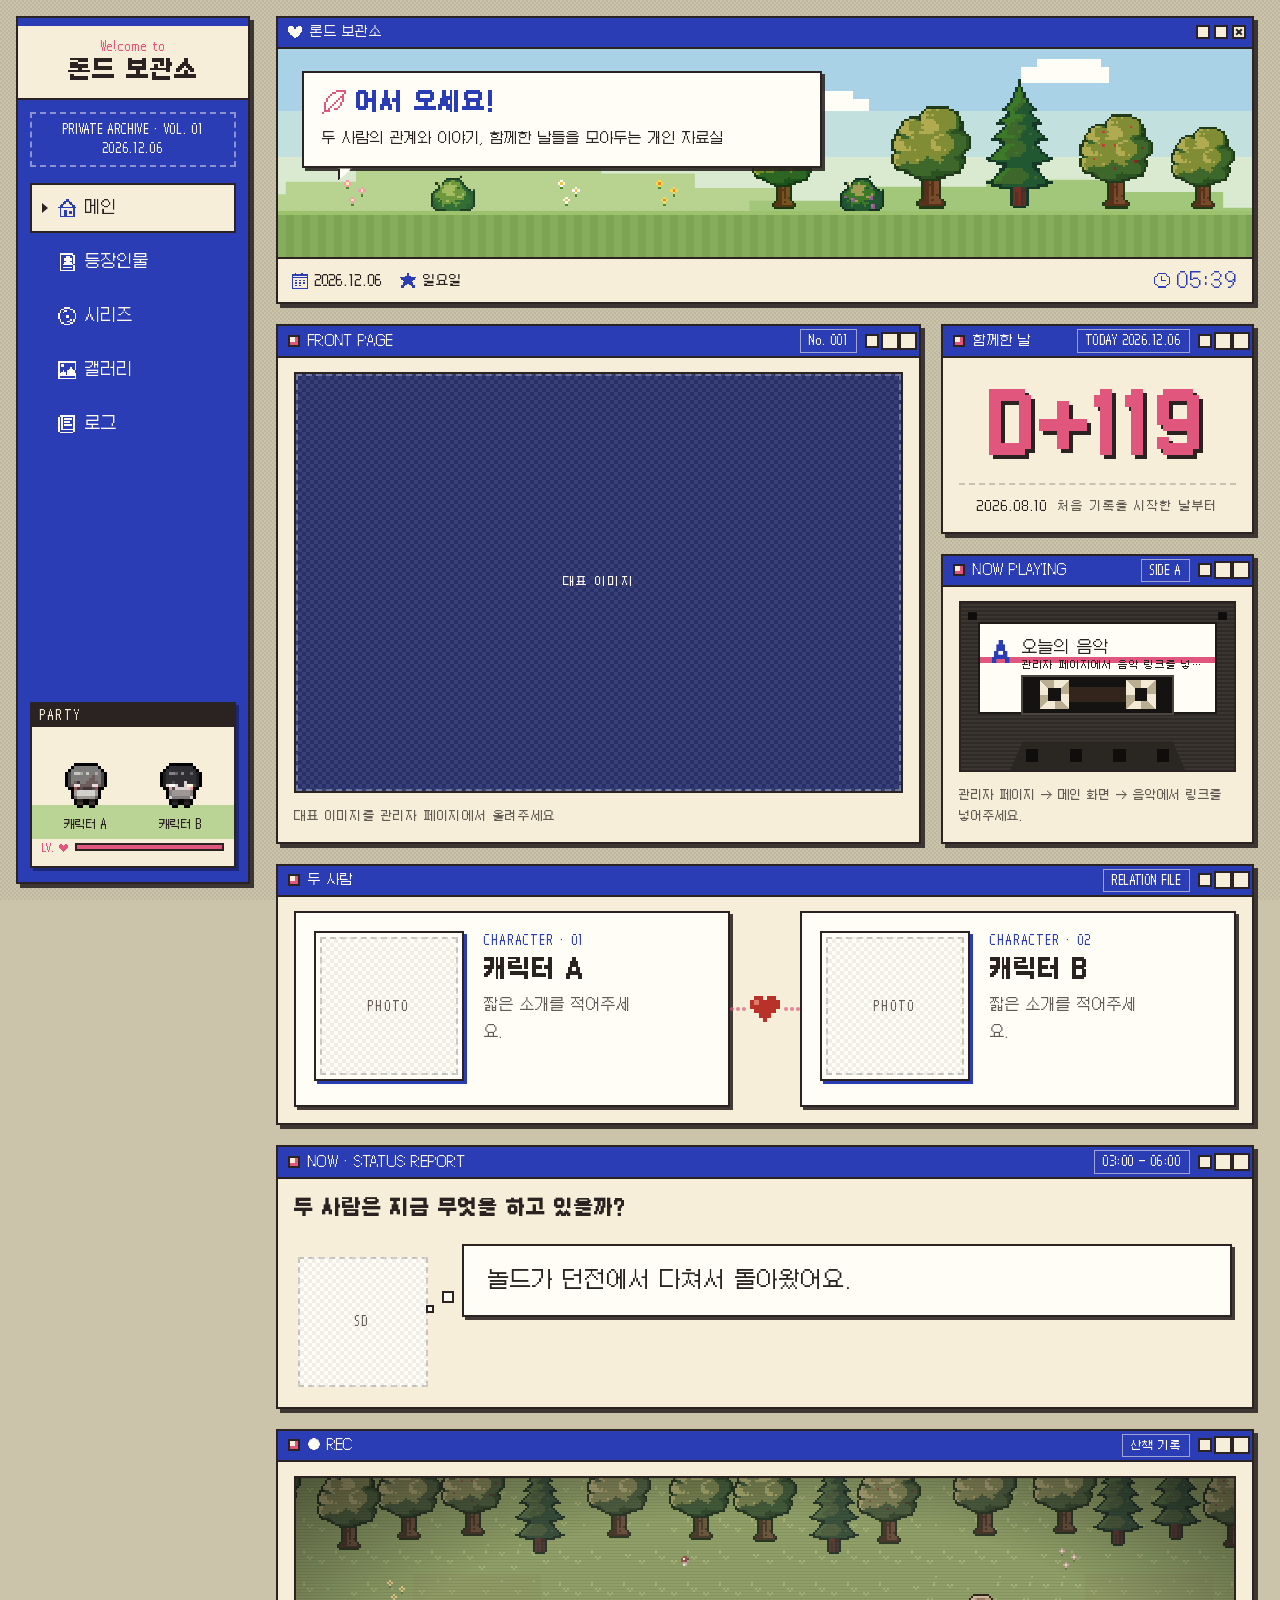
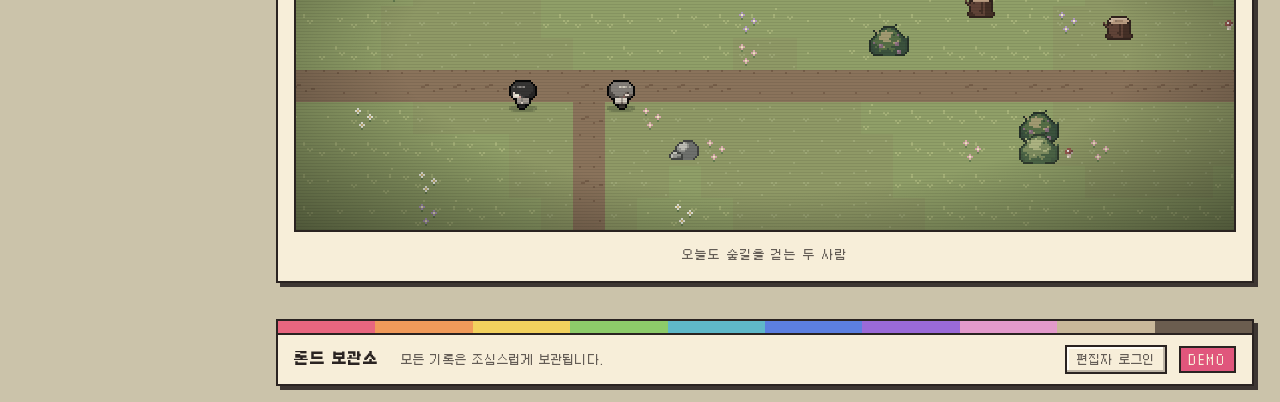
==== commit 827ac2e1: "Add files via upload" ====
--- a/index.html
+++ b/index.html
@@ -5,6 +5,7 @@
   <meta name="viewport" content="width=device-width, initial-scale=1" />
   <title>론드 보관소</title>
   <meta name="description" content="두 사람의 기록을 모아두는 개인 자료실" />
+  <link rel="preload" href="assets/fonts/Galmuri11.woff2" as="font" type="font/woff2" crossorigin />
   <link rel="icon" id="favicon" href="assets/favicon.png" type="image/png" />
   <link rel="apple-touch-icon" href="assets/favicon-180.png" />
   <link rel="preconnect" href="https://fonts.googleapis.com" />
@@ -12,6 +13,7 @@
   <link rel="stylesheet" href="css/base.css" />
   <link rel="stylesheet" href="css/site.css" />
   <link rel="stylesheet" href="css/admin.css" />
+  <link rel="stylesheet" href="css/pixel.css" />
   <!-- ⚙️ 데이터베이스 연결 정보 (README 참고) -->
   <script src="config.js"></script>
 </head>
--- a/css/pixel.css
+++ b/css/pixel.css
@@ -0,0 +1,497 @@
+/* ─────────────────────────────────────────────────────────────
+   pixel.css — 도트 게임 · 옛날 컴퓨터 창 느낌의 "도트 데스크탑" 디자인
+   (base.css · site.css · admin.css 위에 덮어씌워지는 최종 모양)
+   색상·글꼴은 관리자 페이지 → 디자인에서 바꾼 값이 그대로 적용됩니다.
+   글꼴: 갈무리(Galmuri) — SIL 오픈 폰트 라이선스, assets/fonts 폴더에 들어 있어요.
+   ───────────────────────────────────────────────────────────── */
+@font-face { font-family: 'Galmuri11'; src: url('../assets/fonts/Galmuri11.woff2') format('woff2'); font-weight: 400; font-display: swap; }
+@font-face { font-family: 'Galmuri11'; src: url('../assets/fonts/Galmuri11-Bold.woff2') format('woff2'); font-weight: 700; font-display: swap; }
+@font-face { font-family: 'Galmuri9'; src: url('../assets/fonts/Galmuri9.woff2') format('woff2'); font-weight: 400; font-display: swap; }
+
+:root {
+  --c-on-bg: var(--c-ink);
+  --c-on-primary: #fffaf0;
+  --paper-dim: color-mix(in srgb, var(--c-on-bg) 62%, var(--c-bg));
+  --line-dark: color-mix(in srgb, var(--c-on-bg) 16%, transparent);
+  --line-ink: color-mix(in srgb, var(--c-ink) 22%, transparent);
+  --ink-soft: color-mix(in srgb, var(--c-ink) 72%, var(--c-paper));
+  --radius: 0px;
+  --px: 2px;
+  --edge: var(--px) solid var(--c-ink);
+  --drop: 4px 4px 0 color-mix(in srgb, var(--c-ink) 88%, transparent);
+  --drop-sm: 3px 3px 0 color-mix(in srgb, var(--c-ink) 88%, transparent);
+  --bevel: inset -2px -2px 0 color-mix(in srgb, var(--c-ink) 28%, var(--c-paper)), inset 2px 2px 0 #fffdf6;
+  --bevel-in: inset 2px 2px 0 color-mix(in srgb, var(--c-ink) 28%, var(--c-paper)), inset -2px -2px 0 #fffdf6;
+  --shadow-paper: var(--drop);
+  --stripe: repeating-linear-gradient(0deg, color-mix(in srgb, var(--c-on-primary) 55%, transparent) 0 1px, transparent 1px 3px);
+}
+
+html { scrollbar-color: var(--c-primary) var(--c-paper); }
+::-webkit-scrollbar { width: 14px; height: 14px; }
+::-webkit-scrollbar-track { background: var(--c-paper); border-left: 2px solid var(--c-ink); }
+::-webkit-scrollbar-thumb { background: var(--c-primary); border: 2px solid var(--c-ink); }
+
+body {
+  color: var(--c-on-bg);
+  font-size: 15px;
+  line-height: 1.75;
+  -webkit-font-smoothing: none;
+  background-image:
+    linear-gradient(color-mix(in srgb, var(--c-bg) calc(var(--bg-overlay) * 100%), transparent), color-mix(in srgb, var(--c-bg) calc(var(--bg-overlay) * 100%), transparent)),
+    var(--bg-image);
+}
+/* 바탕화면 도트 무늬 (디자인 → 모눈 격자 무늬 켜기/끄기) */
+body::before {
+  background-image: repeating-conic-gradient(color-mix(in srgb, var(--c-on-bg) 13%, transparent) 0 25%, transparent 0 50%);
+  background-size: 4px 4px;
+  opacity: 0.55;
+  mask-image: none;
+}
+body::after { opacity: 0.03; }
+.ico { display: inline-flex; width: 1.1em; height: 1.1em; flex: none; vertical-align: -0.15em; image-rendering: pixelated; }
+.ico svg { width: 100%; height: 100%; }
+h1, h2, h3 { letter-spacing: 0; font-weight: 700; }
+img { image-rendering: auto; }
+::selection { background: var(--c-primary); color: var(--c-on-primary); }
+
+/* ───────── 창 모양 공통: 제목줄 ───────── */
+.win-bar, .card-kicker {
+  display: flex;
+  align-items: center;
+  gap: 8px;
+  min-height: 30px;
+  padding: 3px 6px 3px 10px;
+  background: var(--c-primary);
+  color: var(--c-on-primary);
+  border-bottom: var(--edge);
+  font-family: var(--f-title);
+  font-size: 13px;
+  letter-spacing: 0.02em;
+  text-transform: none;
+}
+.win-btns, .card-kicker::after { flex: none; display: inline-flex; gap: 4px; }
+.card-kicker::after {
+  content: '';
+  width: 14px;
+  height: 14px;
+  margin-right: 34px;
+  background: var(--c-paper);
+  border: 2px solid var(--c-ink);
+  box-shadow: 18px 0 0 -0px var(--c-paper), 18px 0 0 2px var(--c-ink), 36px 0 0 0 var(--c-paper), 36px 0 0 2px var(--c-ink);
+}
+.win-btns i { width: 14px; height: 14px; background: var(--c-paper); border: 2px solid var(--c-ink); display: block; position: relative; }
+.win-btns i:last-child::before, .win-btns i:last-child::after { content: ''; position: absolute; left: 1px; top: 4px; width: 8px; height: 2px; background: var(--c-ink); transform: rotate(45deg); }
+.win-btns i:last-child::after { transform: rotate(-45deg); }
+
+/* ───────── 머리글 = 위쪽 바 (휴대폰 · 관리자 화면) ───────── */
+.site-header {
+  background: var(--c-paper);
+  color: var(--c-ink);
+  border-bottom: var(--edge);
+  border-radius: 0;
+  box-shadow: 0 4px 0 color-mix(in srgb, var(--c-ink) 88%, transparent);
+  position: sticky;
+  top: 0;
+  z-index: 40;
+  backdrop-filter: none;
+}
+.masthead { display: flex; align-items: center; gap: 12px; padding: 8px 14px; border-bottom: 0; max-width: none; }
+.mast-left { display: none; }
+.mast-title {
+  display: inline-flex;
+  flex-direction: column;
+  align-items: flex-start;
+  padding: 4px 12px 5px;
+  background: var(--c-primary);
+  color: var(--c-on-primary);
+  border: var(--edge);
+  box-shadow: var(--drop-sm);
+  font-size: 18px;
+  line-height: 1.15;
+  text-shadow: none;
+  letter-spacing: 0;
+  text-align: left;
+}
+.mast-welcome { font-family: var(--f-label); font-size: 10px; opacity: 0.85; letter-spacing: 0.08em; }
+.mast-name { font-family: var(--f-title); font-weight: 700; }
+.mast-right { margin-left: auto; gap: 8px; color: var(--c-ink); }
+.head-link { color: var(--c-ink); border-bottom: 0; padding: 3px 10px; font-family: var(--f-label); font-size: 12px; border: 2px solid transparent; }
+.head-link:hover { border-color: var(--c-ink); background: var(--c-paper); color: var(--c-ink); }
+.nav-toggle { border: var(--edge); background: var(--c-paper); box-shadow: var(--bevel); border-radius: 0; }
+.nav-toggle span { background: var(--c-ink); }
+.site-nav { max-width: none; padding: 0 12px 10px; gap: 6px; }
+.nav-tab {
+  clip-path: none;
+  transform: none;
+  background: transparent;
+  color: var(--c-ink);
+  border-radius: 0;
+  padding: 6px 12px 6px 22px;
+  align-items: center;
+  gap: 9px;
+  border: 2px solid transparent;
+  position: relative;
+  font-family: var(--f-title);
+  transition: none;
+}
+.nav-tab::before { content: ''; position: absolute; left: 6px; top: 50%; margin-top: -5px; width: 0; height: 0; border-left: 6px solid currentColor; border-top: 5px solid transparent; border-bottom: 5px solid transparent; opacity: 0; }
+.nav-tab:hover { background: color-mix(in srgb, var(--c-primary) 12%, transparent); transform: none; }
+.nav-tab:hover::before, .nav-tab.active::before { opacity: 1; }
+.nav-tab.active { background: var(--c-primary); color: var(--c-on-primary); border-color: var(--c-ink); box-shadow: none; }
+.nav-tab.active::before { animation: blinkArrow 1s steps(1) infinite; }
+@keyframes blinkArrow { 50% { opacity: 0; } }
+.nav-no { display: none; }
+.nav-name { font-size: 15px; }
+.nav-ico { width: 18px; height: 18px; }
+.music-toggle { border-radius: 0; border: var(--edge); background: var(--c-paper); color: var(--c-ink); box-shadow: var(--bevel); font-family: var(--f-label); }
+.music-toggle:hover { border-color: var(--c-ink); color: var(--c-ink); }
+.music-toggle.on { background: var(--c-accent); color: #fffdf6; box-shadow: var(--bevel-in); border-color: var(--c-ink); }
+.music-toggle .mt-eq i { background: currentColor; }
+
+/* ───────── 컴퓨터 화면: 왼쪽 세로 메뉴 ("ITEMS · SAVE · SYSTEM" 느낌) ───────── */
+@media (min-width: 1000px) {
+  body:not(.is-admin) { display: grid; grid-template-columns: 250px minmax(0, 1fr); grid-template-rows: 1fr auto; }
+  body:not(.is-admin) .site-header {
+    grid-column: 1;
+    grid-row: 1 / span 2;
+    height: calc(100vh - 32px);
+    margin: 16px 0 16px 16px;
+    overflow-y: auto;
+    display: flex;
+    flex-direction: column;
+    gap: 12px;
+    padding: 0 0 14px;
+    background: var(--c-primary);
+    color: var(--c-on-primary);
+    border: var(--edge);
+    box-shadow: var(--drop);
+    top: 16px;
+    scrollbar-width: none;
+  }
+  body:not(.is-admin) .site-main, body:not(.is-admin) .site-footer { grid-column: 2; }
+  body:not(.is-admin) .masthead { display: contents; }
+  body:not(.is-admin) .mast-title {
+    order: 1;
+    align-self: stretch;
+    align-items: center;
+    text-align: center;
+    padding: 16px 10px 14px;
+    font-size: 24px;
+    background: var(--c-paper);
+    color: var(--c-ink);
+    border: 0;
+    border-bottom: var(--edge);
+    box-shadow: none;
+    background-image: linear-gradient(var(--c-primary), var(--c-primary));
+    background-size: 100% 8px;
+    background-repeat: no-repeat;
+    padding-top: 22px;
+  }
+  body:not(.is-admin) .mast-welcome { font-size: 11px; color: var(--c-accent); opacity: 1; margin-bottom: 4px; }
+  body:not(.is-admin) .mast-left { order: 2; display: flex; flex-direction: column; align-items: center; gap: 0; margin: 0 12px; padding: 6px; font-family: var(--f-label); font-size: 11px; letter-spacing: 0.06em; color: var(--c-on-primary); border: 2px dashed color-mix(in srgb, var(--c-on-primary) 45%, transparent); }
+  body:not(.is-admin) .mast-date { color: var(--c-on-primary); }
+  body:not(.is-admin) .site-nav { order: 3; display: flex; flex-direction: column; padding: 0 12px; margin: 4px 0 0; gap: 4px; overflow: visible; }
+  body:not(.is-admin) .nav-tab { color: var(--c-on-primary); padding: 9px 12px 9px 26px; }
+  body:not(.is-admin) .nav-tab::before { left: 10px; }
+  body:not(.is-admin) .nav-tab:hover { background: rgba(255, 255, 255, 0.14); }
+  body:not(.is-admin) .nav-tab.active { background: var(--c-paper); color: var(--c-ink); }
+  body:not(.is-admin) .nav-tab.active .nav-ico { color: var(--c-primary); }
+  body:not(.is-admin) .nav-name { font-size: 16px; }
+  body:not(.is-admin) .mast-right { order: 4; margin: auto 12px 0; flex-direction: column; align-items: stretch; gap: 8px; color: var(--c-on-primary); }
+  body:not(.is-admin) .music-toggle { justify-content: center; padding: 7px 12px; font-size: 12px; }
+  body:not(.is-admin) .head-user { justify-content: center; }
+  body:not(.is-admin) .head-link { color: var(--c-on-primary); }
+  body:not(.is-admin) .head-link:hover { color: var(--c-ink); }
+  body:not(.is-admin) .nav-toggle { display: none; }
+  body:not(.is-admin) .site-main { padding: 16px 26px 0; }
+  body:not(.is-admin) .wrap { padding: 0; }
+  body:not(.is-admin) .edit-fab { right: 26px; }
+  body:not(.is-admin) .site-footer { margin: 36px 26px 16px 26px; }
+}
+
+/* ───────── 바닥글 = 상태 표시줄 + 색 팔레트 ───────── */
+.site-footer { margin: 36px 14px 14px; border: var(--edge); background: var(--c-paper); color: var(--c-ink); box-shadow: var(--drop); border-radius: 0; }
+.site-footer::before { content: ''; display: block; height: 14px; border-bottom: var(--edge); background: linear-gradient(90deg, #e8667f 0 10%, #f09a5a 10% 20%, #f2d15e 20% 30%, #8dcb6a 30% 40%, #5fb8c9 40% 50%, #5c7fe0 50% 60%, #9a6ad8 60% 70%, #e39acb 70% 80%, #c9b89a 80% 90%, #6b5d4f 90% 100%); }
+.foot-inner { padding: 10px 16px; color: var(--ink-soft); font-family: var(--f-label); font-size: 12px; letter-spacing: 0.02em; }
+.foot-title { color: var(--c-ink); font-family: var(--f-title); font-size: 15px; font-weight: 700; }
+.foot-links a { border: var(--edge); padding: 2px 10px; box-shadow: var(--bevel); background: var(--c-paper); }
+.demo-flag { border: var(--edge); background: var(--c-accent); }
+
+/* ───────── 공통 부품 ───────── */
+.btn {
+  border-radius: 0;
+  font-family: var(--f-title);
+  font-weight: 700;
+  letter-spacing: 0.02em;
+  padding: 6px 16px;
+  color: var(--c-ink);
+  background: var(--c-paper);
+  border: var(--edge);
+  box-shadow: var(--bevel), 2px 2px 0 var(--c-ink);
+  transition: none;
+}
+.btn:hover { transform: none; background: color-mix(in srgb, var(--c-paper) 85%, white); box-shadow: var(--bevel), 2px 2px 0 var(--c-ink); }
+.btn:active { transform: translate(2px, 2px); box-shadow: var(--bevel-in); }
+.btn-primary { background: var(--c-primary); color: var(--c-on-primary); box-shadow: inset -2px -2px 0 color-mix(in srgb, var(--c-primary) 60%, black), inset 2px 2px 0 color-mix(in srgb, var(--c-primary) 60%, white), 2px 2px 0 var(--c-ink); }
+.btn-primary:hover { background: color-mix(in srgb, var(--c-primary) 88%, white); box-shadow: inset -2px -2px 0 color-mix(in srgb, var(--c-primary) 60%, black), inset 2px 2px 0 color-mix(in srgb, var(--c-primary) 60%, white), 2px 2px 0 var(--c-ink); }
+.btn-danger { color: #b8334b; background: var(--c-paper); }
+.btn-danger:hover { background: #b8334b; color: #fff; }
+.btn-ghost { box-shadow: none; border-color: transparent; background: transparent; }
+.btn-ghost:hover { border-color: var(--c-ink); box-shadow: none; }
+.btn-sm { padding: 2px 10px; font-size: 12px; }
+.btn-icon { border-radius: 0; }
+.btn-icon:hover { background: color-mix(in srgb, var(--c-primary) 14%, transparent); }
+.chip { border-radius: 0; border: 2px dashed currentColor; font-family: var(--f-label); }
+.input { border-radius: 0; border: var(--edge); background: #fffdf6; box-shadow: inset 2px 2px 0 color-mix(in srgb, var(--c-ink) 18%, transparent); font-family: var(--f-body); }
+.input:focus { outline: 2px dashed var(--c-primary); outline-offset: 2px; border-color: var(--c-ink); }
+.toggle-track { border-radius: 0; border: var(--edge); height: 20px; }
+.toggle-track::after { border-radius: 0; top: 2px; left: 2px; width: 12px; height: 12px; background: var(--c-ink); box-shadow: none; }
+.toggle input:checked + .toggle-track { background: var(--c-primary); }
+.toggle input:checked + .toggle-track::after { background: var(--c-paper); }
+.toast { border-radius: 0; border: var(--edge); box-shadow: var(--drop); font-family: var(--f-body); }
+.toast-error { background: #fbe4e6; }
+.toast-success { background: #e9f1dd; }
+.modal { border-radius: 0; border: var(--edge); box-shadow: 6px 6px 0 var(--c-ink); }
+.modal-head { background: var(--c-primary); color: var(--c-on-primary); border-bottom: var(--edge); padding: 6px 8px 6px 12px; }
+.modal-head .btn-icon { color: var(--c-on-primary); opacity: 1; }
+.modal-title { font-family: var(--f-title); font-size: 14px; letter-spacing: 0.02em; }
+.modal-overlay { background: color-mix(in srgb, var(--c-ink) 55%, transparent); }
+.notice { border-radius: 0; border: var(--edge); box-shadow: var(--drop); }
+.loading { color: var(--paper-dim); font-family: var(--f-label); }
+.loading-reel { border-radius: 0; border: 3px solid currentColor; animation: spin 1s steps(4) infinite; }
+.img-empty { border-radius: 0; border: 2px dashed var(--line-ink); background: repeating-conic-gradient(color-mix(in srgb, var(--c-ink) 7%, transparent) 0 25%, transparent 0 50%) 0 0 / 8px 8px, #fffdf6; font-family: var(--f-label); color: var(--ink-soft); }
+.edit-fab { border-radius: 0; border: var(--edge); background: var(--c-accent); color: #fffdf6; font-family: var(--f-title); font-weight: 700; box-shadow: var(--drop); }
+.edit-fab:hover { transform: translate(-1px, -1px); }
+
+/* ───────── 페이지 제목 ───────── */
+.page-head { padding: 22px 0 22px; }
+.page-kicker { display: inline-flex; align-items: center; gap: 6px; font-family: var(--f-label); font-size: 11px; letter-spacing: 0.08em; padding: 3px 10px; border: var(--edge); background: var(--c-paper); color: var(--c-ink); box-shadow: 2px 2px 0 var(--c-ink); }
+.page-kicker::before { content: ''; width: 8px; height: 8px; background: var(--c-accent); }
+.page-head .page-kicker::after { display: none; }
+.page-title { color: var(--c-on-bg); font-size: 36px; margin-top: 14px; font-weight: 700; text-shadow: 3px 3px 0 color-mix(in srgb, var(--c-on-bg) 18%, transparent); }
+.page-desc { font-family: var(--f-body); color: var(--paper-dim); font-size: 14px; }
+.page-desc::before { content: '> '; color: var(--c-accent); }
+.page-desc::after { content: '_'; animation: blink 1s steps(1) infinite; }
+.back-link { font-family: var(--f-title); padding: 3px 12px; border: var(--edge); background: var(--c-paper); color: var(--c-ink); box-shadow: 2px 2px 0 var(--c-ink); margin: 6px 0 16px; }
+.back-link:hover { color: var(--c-ink); background: color-mix(in srgb, var(--c-paper) 80%, white); }
+.empty-note { font-family: var(--f-label); }
+.paper-sheet { border-radius: 0; border: var(--edge); box-shadow: var(--drop); background-image: none; background-color: var(--c-paper); }
+
+/* ───────── 메인: 인사 창 ("Take a break." 느낌) ───────── */
+.home { padding-top: 0; }
+.welcome { position: relative; display: flex; flex-direction: column; margin-bottom: 20px; border: var(--edge); background: var(--c-paper); box-shadow: var(--drop); color: var(--c-ink); overflow: hidden; }
+.welcome .win-title { flex: 1; display: inline-flex; align-items: center; gap: 8px; }
+.welcome-body { position: relative; min-height: 210px; padding: 22px 24px; background: linear-gradient(180deg, #a9d2e6 0 30%, #c1e0de 30% 52%, #d9ead0 52% 100%); border-bottom: var(--edge); overflow: hidden; }
+.welcome-body::before { content: ''; position: absolute; right: 18%; top: 18px; width: 48px; height: 16px; background: #fffdf6; box-shadow: 8px -8px 0 0 #fffdf6, 24px -8px 0 0 #fffdf6, 32px 0 0 0 #fffdf6, -8px 0 0 0 #fffdf6, -230px 30px 0 -2px #fffdf6, -222px 22px 0 -2px #fffdf6, -206px 30px 0 -2px #fffdf6; }
+.welcome-scene { position: absolute; inset: 0; pointer-events: none; }
+.welcome-scene::after { content: ''; position: absolute; left: 0; right: 0; bottom: 0; height: 22%; background: repeating-linear-gradient(90deg, #86ad5c 0 8px, #7da453 8px 16px); border-top: 4px solid #9cc26d; }
+.hill { position: absolute; bottom: 0; border-radius: 0; }
+.hill-back { left: -4%; width: 60%; height: 50%; background: #b7d38f; clip-path: polygon(0 100%, 0 40%, 8% 40%, 8% 28%, 20% 28%, 20% 16%, 40% 16%, 40% 8%, 62% 8%, 62% 20%, 78% 20%, 78% 34%, 92% 34%, 92% 52%, 100% 52%, 100% 100%); }
+.hill-front { right: -6%; width: 64%; height: 42%; background: #a2c77a; clip-path: polygon(0 100%, 0 56%, 10% 56%, 10% 36%, 26% 36%, 26% 20%, 48% 20%, 48% 12%, 70% 12%, 70% 26%, 86% 26%, 86% 44%, 100% 44%, 100% 100%); }
+.scene-px { position: absolute; image-rendering: pixelated; transform: translateX(-50%) scale(var(--s, 2.4)); transform-origin: 50% 100%; z-index: 1; bottom: 22% !important; }
+.welcome-text { position: relative; z-index: 2; max-width: 520px; padding: 14px 18px 16px; background: #fffdf6; border: var(--edge); box-shadow: var(--drop-sm); }
+.welcome-text::after { content: ''; position: absolute; left: 34px; bottom: -14px; width: 14px; height: 12px; background: #fffdf6; border-left: var(--edge); border-right: var(--edge); clip-path: polygon(0 0, 100% 0, 0 100%); box-shadow: none; }
+.welcome-title { display: flex; align-items: center; gap: 10px; font-size: 24px; line-height: 1.3; color: var(--c-primary); }
+.welcome-leaf { width: 24px; height: 24px; color: var(--c-accent); }
+.welcome-sub { margin: 8px 0 0; font-size: 14px; color: var(--c-ink); }
+.welcome-date { display: flex; align-items: center; gap: 18px; padding: 6px 14px; background: var(--c-paper); font-family: var(--f-label); font-size: 13px; color: var(--c-ink); }
+.welcome-date > div { display: flex; align-items: center; gap: 7px; }
+.welcome-date > div:last-child { margin-left: auto; color: var(--c-primary); font-family: var(--f-title); font-size: 18px; letter-spacing: 0.08em; }
+.welcome-date .ico { color: var(--c-primary); width: 16px; height: 16px; }
+
+/* ───────── 메인: 창 모양 카드들 ───────── */
+.home-grid { gap: 20px; }
+.home-card { border-radius: 0; border: var(--edge); padding: 0 0 16px; box-shadow: var(--drop); background: var(--c-paper); color: var(--c-ink); }
+.home-card > :not(.card-kicker) { margin-left: 16px; margin-right: 16px; }
+.card-kicker { margin: 0 0 14px; }
+.card-kicker span:first-child { flex: 1; display: inline-flex; align-items: center; gap: 8px; color: var(--c-on-primary); overflow: hidden; white-space: nowrap; text-overflow: ellipsis; }
+.card-kicker span:first-child::before { content: ''; width: 12px; height: 12px; flex: none; background: var(--c-paper); border: 2px solid var(--c-ink); box-shadow: inset -3px -3px 0 var(--c-accent); }
+.card-kicker span + span { font-family: var(--f-label); font-size: 11px; letter-spacing: 0.04em; padding: 1px 8px; background: transparent; color: var(--c-on-primary); border: 1px solid color-mix(in srgb, var(--c-on-primary) 55%, transparent); order: 2; }
+.card-kicker::after { order: 3; }
+.card-kicker .rec { color: #ff8f8f; }
+.dark-card { background: var(--c-paper); color: var(--c-ink); border: var(--edge); }
+.hero-photo { border: var(--edge); background: #1f2447; }
+.hero-photo .img-empty { color: var(--c-on-primary); background: repeating-conic-gradient(rgba(255, 255, 255, 0.08) 0 25%, transparent 0 50%) 0 0 / 8px 8px, #28306a; border-color: rgba(255, 255, 255, 0.3); }
+.hero-caption { font-family: var(--f-label); color: var(--ink-soft); }
+.ticket { -webkit-mask: none; mask: none; }
+.dday { text-align: center; }
+.dday-num { font-family: var(--f-title); font-style: normal; font-weight: 700; font-size: 72px; line-height: 1.1; color: var(--c-accent); text-shadow: 4px 4px 0 var(--c-ink); letter-spacing: 0.02em; padding: 14px 0 18px; }
+.dday-since { font-family: var(--f-label); border-top: 2px dashed var(--line-ink); color: var(--ink-soft); }
+.dday-date { color: var(--c-ink); }
+.music { gap: 12px; }
+.cassette { border-radius: 0; border: var(--edge); box-shadow: none; background: repeating-linear-gradient(0deg, #3a3531 0 2px, #2e2a27 2px 4px); }
+.cassette::before, .cassette::after { border-radius: 0; }
+.cassette-label { border-radius: 0; border: 2px solid #1c1a17; background-color: #fffdf6; background-image: linear-gradient(transparent 38%, var(--c-accent) 38%, var(--c-accent) 44%, transparent 44%); }
+.cassette-side { font-family: var(--f-title); color: var(--c-primary); }
+.cassette-title { font-family: var(--f-title); font-size: 16px; }
+.cassette-artist { font-family: var(--f-label); }
+.cassette-window { border-radius: 0; }
+.reel { border-radius: 0; background: repeating-conic-gradient(#f3ead5 0 45deg, #b9ad92 45deg 90deg); }
+.reel-hub { border-radius: 0; }
+.music.playing .reel { animation: spin 1.2s steps(8) infinite; }
+.cassette-bottom span { border-radius: 0; }
+.music-power { border-radius: 0; font-family: var(--f-title); font-weight: 700; border: var(--edge); color: var(--c-ink); background: var(--c-paper); box-shadow: var(--bevel), 2px 2px 0 var(--c-ink); }
+.music-power.on { background: var(--c-primary); color: var(--c-on-primary); box-shadow: var(--bevel-in); }
+.power-dot { border-radius: 0; background: #9a9180; }
+.music-power.on .power-dot { background: #8cf27a; box-shadow: none; }
+.music-time, .music-empty { font-family: var(--f-label); color: var(--ink-soft); }
+.music-bar, .music-vol { accent-color: var(--c-primary); }
+.music-btn { border-radius: 0; }
+.duo-card { border-radius: 0; border: var(--edge); background: #fffdf6; background-image: none; box-shadow: var(--drop-sm); }
+.duo-photo { border-radius: 0; padding: 4px; border: var(--edge); background: #fffdf6; transform: none !important; aspect-ratio: 1; box-shadow: 3px 3px 0 var(--c-primary); }
+.duo-photo img, .duo-photo .img-empty { border-radius: 0; }
+.duo-tag { font-family: var(--f-label); color: var(--c-primary); }
+.duo-name { font-size: 24px; }
+.duo-heart { width: 30px; }
+.duo-thread { border-top: 4px dotted var(--c-accent); }
+.now-card { background-image: none; }
+.now-title { font-size: 20px; }
+.now-bubble { border-radius: 0; border: var(--edge); background: #fffdf6; box-shadow: var(--drop-sm); }
+.now-bubble::before, .now-bubble::after { content: ''; position: absolute; border-radius: 0; background: #fffdf6; border: var(--edge); clip-path: none; top: auto; }
+.now-bubble::before { left: -22px; bottom: 12px; width: 12px; height: 12px; }
+.now-bubble::after { left: -38px; bottom: 2px; width: 8px; height: 8px; }
+.now-text { font-family: var(--f-title); font-size: 22px; line-height: 1.5; }
+.now-sd .img-empty { border-radius: 0; }
+.stage-frame { border-radius: 0; border: var(--edge); }
+.stage-caption { font-family: var(--f-label); color: var(--ink-soft); }
+.note-text { column-rule-color: var(--line-ink); }
+
+/* ───────── 기록철(등장인물) ───────── */
+.folder { border-radius: 0; border: var(--edge); box-shadow: var(--drop); }
+.folder-tab { clip-path: none; border-radius: 0; border: var(--edge); border-bottom: 0; top: -30px; left: -2px; padding: 4px 16px 0; font-family: var(--f-title); font-size: 13px; }
+.paper-toolbar { border-radius: 0; background: var(--c-primary); color: var(--c-on-primary); border: var(--edge); box-shadow: var(--drop-sm); }
+.paper-toolbar .label { color: var(--c-on-primary); font-family: var(--f-label); }
+.paper-bar { border-radius: 0; border: 2px solid var(--c-ink); }
+.inspector { border-radius: 0; border: var(--edge); box-shadow: 6px 6px 0 var(--c-ink); }
+.insp-head { font-family: var(--f-title); background: var(--c-primary); color: var(--c-on-primary); margin: -14px -14px 0; padding: 6px 8px 6px 12px; border-bottom: var(--edge); }
+.insp-head .btn-icon { color: var(--c-on-primary); }
+.handle { border-radius: 0 !important; }
+
+/* ───────── 시리즈 ───────── */
+.shelf-wrap { padding: 24px 0 0; }
+.shelf-board { border-radius: 0; height: 16px; border: var(--edge); background: repeating-linear-gradient(90deg, #9b6b3f 0 16px, #8a5d35 16px 32px); }
+.dvd-spine { border-radius: 0; border: 2px solid var(--c-ink); }
+.dvd-cover { border-radius: 0; border: 2px solid var(--c-ink); }
+.dvd-disc { box-shadow: 3px 3px 0 var(--c-ink); }
+.shelf-no { font-family: var(--f-label); color: var(--c-accent); }
+.shelf-title { color: var(--c-on-bg); font-size: 30px; }
+.shelf-summary, .shelf-year { color: var(--paper-dim); }
+.shelf-info { background: var(--c-paper); border: var(--edge); box-shadow: var(--drop); padding: 16px 20px; margin-top: 26px; color: var(--c-ink); }
+.shelf-info .shelf-title { color: var(--c-ink); }
+.shelf-info .shelf-summary, .shelf-info .shelf-year, .shelf-info .muted { color: var(--ink-soft); }
+
+/* ───────── 갤러리 ───────── */
+.index-tabs { border-bottom: var(--edge); gap: 4px; padding: 10px 0 0; background: transparent; }
+.index-tab { border-radius: 0; padding: 6px 16px; font-family: var(--f-title); background: color-mix(in srgb, var(--c-paper) 80%, var(--c-ink)); color: var(--c-ink); border: var(--edge); border-bottom: 0; box-shadow: none; }
+.index-tab.active { background: var(--c-primary); color: var(--c-on-primary); padding-top: 9px; }
+.grid3 { gap: 12px; margin: 0; max-width: 960px; }
+.grid3-item { border-radius: 0; border: var(--edge); box-shadow: var(--drop-sm); background: var(--c-paper); }
+.grid3-item:hover { transform: translate(-2px, -2px); box-shadow: 5px 5px 0 var(--c-ink); }
+.grid3-item:hover img { transform: none; }
+.grid3-cap { font-family: var(--f-label); background: var(--c-primary); color: var(--c-on-primary); padding: 4px 8px; border-top: var(--edge); }
+.lightbox { background: color-mix(in srgb, var(--c-ink) 88%, black); }
+.lb-pic img { border: 4px solid var(--c-paper); box-shadow: 6px 6px 0 #000; }
+.lb-cap { font-family: var(--f-label); }
+
+/* ───────── 로그 ───────── */
+.log-list { margin: 0; }
+.log-card { border-radius: 0; border: var(--edge); box-shadow: var(--drop); background-image: none; background-color: var(--c-paper); }
+.log-card:hover { transform: translate(-2px, -2px); box-shadow: 6px 6px 0 var(--c-ink); }
+.log-thumb { border-radius: 0; padding: 0; border: var(--edge); transform: none; box-shadow: none; }
+.log-no { font-family: var(--f-label); color: var(--c-accent); }
+.log-more { font-family: var(--f-title); color: var(--c-primary); }
+.frame-photo .b-image-inner { border-radius: 0; padding: 6px; border: var(--edge); transform: none; box-shadow: var(--drop-sm); background: #fffdf6; }
+.frame-polaroid .b-image-inner { border-radius: 0; border: var(--edge); box-shadow: var(--drop-sm); }
+.b-quote { border-left: 6px solid var(--c-primary); background: color-mix(in srgb, var(--c-primary) 7%, transparent); padding: 12px 20px; }
+.b-heading { border-bottom: 2px dashed var(--line-ink); }
+.b-divider { color: var(--c-primary); }
+.post-rule { border-color: var(--c-ink); opacity: 1; }
+
+/* ───────── 로그인 ───────── */
+.login-card .page-title { color: var(--c-ink); text-shadow: none; }
+.code-box, .pw-box { border-top: 2px dashed var(--line-ink); }
+.pw-box summary { font-family: var(--f-title); }
+
+/* ───────── 관리자 화면 ───────── */
+.admin { gap: 16px; padding: 16px; max-width: 1440px; }
+.admin-side { border-radius: 0; border: var(--edge); background: var(--c-primary); color: var(--c-on-primary); padding: 12px 8px; top: 80px; max-height: calc(100vh - 100px); box-shadow: var(--drop); }
+.side-user { border-bottom: 2px dashed color-mix(in srgb, var(--c-on-primary) 40%, transparent); }
+.side-user .label { color: var(--c-on-primary); }
+.side-email { color: color-mix(in srgb, var(--c-on-primary) 85%, transparent); }
+.side-group { color: color-mix(in srgb, var(--c-on-primary) 70%, transparent); font-family: var(--f-label); }
+.side-link { color: var(--c-on-primary); border-left: 0; border-radius: 0; margin: 1px 4px; padding: 7px 14px; font-family: var(--f-title); border: 2px solid transparent; }
+.side-link:hover { background: rgba(255, 255, 255, 0.14); }
+.side-link.active { background: var(--c-paper); color: var(--c-ink); border-color: var(--c-ink); }
+.side-type { color: inherit; opacity: 0.6; font-family: var(--f-label); }
+.admin-content { border-radius: 0; border: var(--edge); background: var(--c-paper); box-shadow: var(--drop); color: var(--c-ink); }
+.admin-title { font-size: 30px; }
+.admin-note { border-left: 0; border: 2px dashed var(--c-ink); border-radius: 0; }
+.dash-card { border-radius: 0; border: var(--edge); box-shadow: var(--drop-sm); background: #fffdf6; }
+.dash-card:hover { transform: translate(-2px, -2px); box-shadow: 5px 5px 0 var(--c-ink); }
+.dash-card b { font-family: var(--f-title); font-weight: 700; font-size: 18px; }
+.save-bar { border-radius: 0; border: var(--edge); box-shadow: var(--drop-sm); background: #fffdf6; }
+.save-state { font-family: var(--f-label); }
+.group { border-radius: 0; border: var(--edge); background: #fffdf6; padding-top: 20px; box-shadow: var(--drop-sm); }
+.group legend { border-radius: 0; padding: 2px 12px; background: var(--c-primary); color: var(--c-on-primary); border: var(--edge); font-family: var(--f-title); }
+.field-label { font-family: var(--f-label); }
+.sort-row, .page-row, .block-card, .img-card, .media-card, .sub-card { border-radius: 0; border: var(--edge); }
+.img-field-preview, .thumb, .media-tile, .mini-cover, .img-card-pic, .media-card-pic { border-radius: 0; }
+.dropzone { border-radius: 0; border: 2px dashed var(--c-ink); font-family: var(--f-label); }
+.type-badge { border-radius: 0; font-family: var(--f-label); }
+.preset { border-radius: 0; border: var(--edge); box-shadow: 2px 2px 0 var(--c-ink); font-family: var(--f-title); }
+.preset-sw i { border-radius: 0 !important; }
+.color-swatch { border-radius: 0; border: var(--edge); }
+.series-preview { border: var(--edge); }
+
+/* ───────── 태블릿 · 휴대폰 ───────── */
+@media (max-width: 999px) {
+  .site-main { padding: 16px 14px 0; }
+  .wrap { padding: 0; }
+  .welcome-body { padding: 16px 14px 110px; }
+  .welcome-text { max-width: 100%; }
+  .admin { padding: 10px; gap: 12px; }
+  .admin-side { top: auto; max-height: none; }
+}
+@media (max-width: 760px) {
+  .masthead { padding: 6px 10px; }
+  .mast-title { font-size: 15px; padding: 3px 10px 4px; }
+  .mast-welcome { display: none; }
+  .site-nav { padding: 4px 10px 12px; }
+  .nav-tab { border: var(--edge); background: #fffdf6; }
+  .nav-tab.active { background: var(--c-primary); }
+  .welcome-title { font-size: 20px; }
+  .welcome-date { gap: 10px; font-size: 11px; flex-wrap: wrap; }
+  .welcome-date > div:last-child { font-size: 15px; }
+  .scene-px { --s: 2 !important; }
+  .welcome-body::before { right: 8%; }
+  .page-title { font-size: 28px; }
+  .dday-num { font-size: 60px; }
+  .card-kicker::after { display: none; }
+  .now-bubble::before { left: 26px; top: -20px; bottom: auto; width: 12px; height: 12px; }
+  .now-bubble::after { left: 14px; top: -32px; bottom: auto; width: 8px; height: 8px; }
+  .site-footer { margin: 28px 10px 10px; }
+}
+
+/* ───────── 왼쪽 메뉴 아래 PARTY 칸 (두 캐릭터 제자리걸음) ───────── */
+.side-party { display: none; }
+@media (min-width: 1000px) {
+  body:not(.is-admin) .side-party { order: 4; display: block; margin: auto 12px 0; padding: 0 0 10px; background: var(--c-paper); color: var(--c-ink); border: var(--edge); box-shadow: 3px 3px 0 rgba(0, 0, 0, 0.35); }
+  body:not(.is-admin) .mast-right { margin-top: 0; }
+}
+.party-title { padding: 2px 8px; background: var(--c-ink); color: var(--c-paper); font-family: var(--f-label); font-size: 11px; letter-spacing: 0.2em; }
+.party-row { display: flex; justify-content: space-around; align-items: flex-end; padding: 12px 6px 4px; background: linear-gradient(transparent 70%, #b9d494 70%); }
+.party-member { display: flex; flex-direction: column; align-items: center; gap: 4px; min-width: 0; }
+.party-sprite {
+  width: calc(var(--w) * 3);
+  height: calc(var(--h) * 3);
+  background-repeat: no-repeat;
+  background-size: calc(var(--w) * var(--n) * 3) auto;
+  image-rendering: pixelated;
+  animation: partyWalk 0.8s steps(var(--n)) infinite;
+  animation-delay: var(--delay, 0s);
+}
+@keyframes partyWalk { from { background-position: 0 0; } to { background-position: calc(var(--w) * var(--n) * -3) 0; } }
+.party-name { font-family: var(--f-label); font-size: 11px; max-width: 90px; overflow: hidden; text-overflow: ellipsis; white-space: nowrap; }
+.party-hp { display: flex; align-items: center; gap: 6px; padding: 0 10px; font-family: var(--f-label); font-size: 10px; color: var(--c-accent); }
+.party-hp i { flex: 1; height: 8px; border: 2px solid var(--c-ink); background: linear-gradient(90deg, var(--c-accent) var(--hp), transparent var(--hp)); }
+@media (prefers-reduced-motion: reduce) { .party-sprite { animation: none; } }
